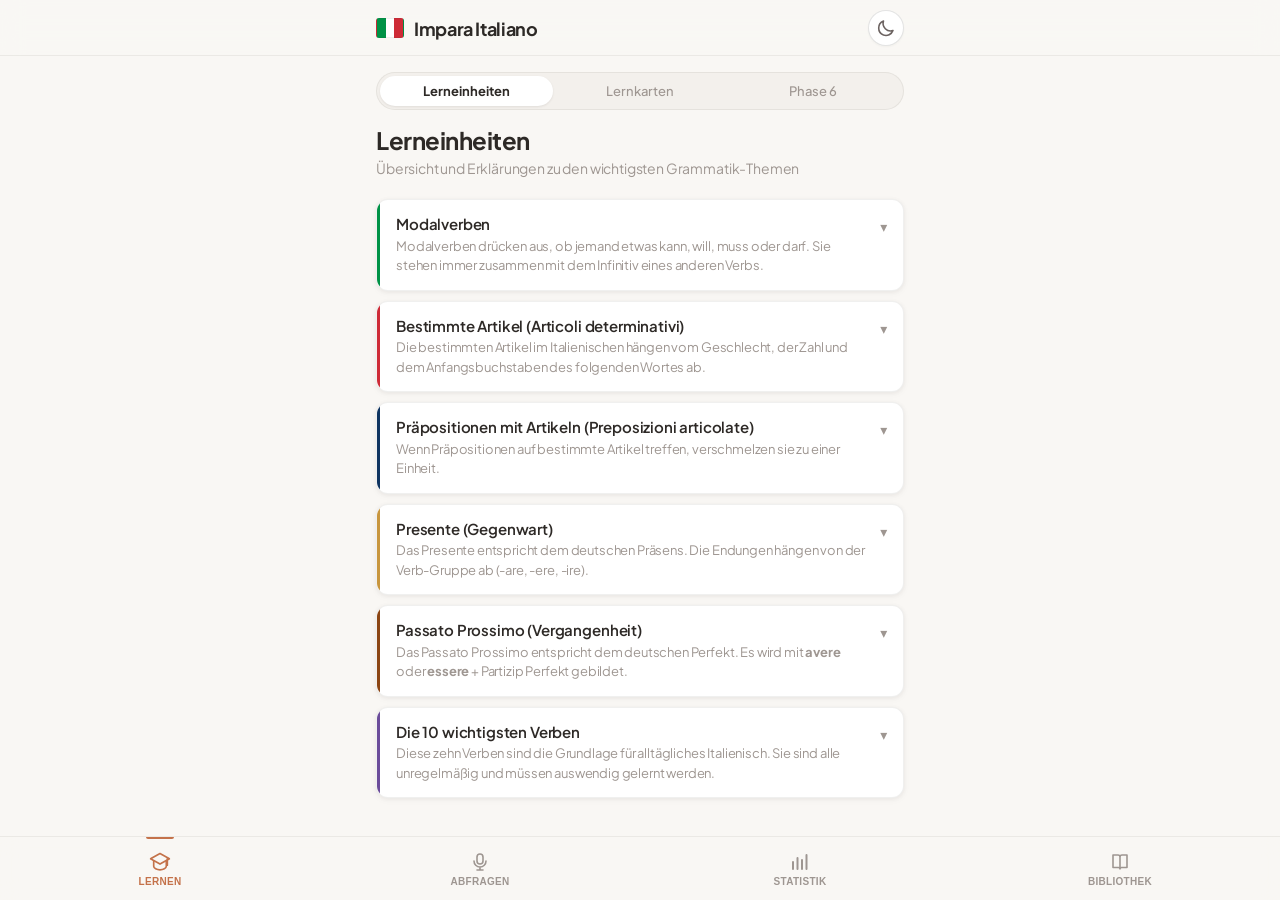
==== index.html @ d446b7dc "Quiz: Runde abbrechen, Tastatureingabe, Präpositions-Lückensätze - Abbrechen-Button (X) in der Quiz-" ====
<!DOCTYPE html>
<html lang="de">
<head>
  <meta charset="UTF-8" />
  <meta name="viewport" content="width=device-width, initial-scale=1.0, maximum-scale=1.0, user-scalable=no, viewport-fit=cover" />
  <meta name="apple-mobile-web-app-capable" content="yes" />
  <meta name="apple-mobile-web-app-status-bar-style" content="black-translucent" />
  <title>Impara Italiano</title>
  <link rel="apple-touch-icon" href="[data-uri]" />
  <link rel="apple-touch-icon" sizes="180x180" href="[data-uri]" />
  <link rel="icon" type="image/png" href="[data-uri]" />
  <meta name="apple-mobile-web-app-title" content="Italiano" />
  <link rel="preconnect" href="https://fonts.googleapis.com" />
  <link rel="preconnect" href="https://fonts.gstatic.com" crossorigin />
  <link href="https://fonts.googleapis.com/css2?family=Plus+Jakarta+Sans:ital,wght@0,300;0,400;0,500;0,600;0,700;0,800;1,400&display=swap" rel="stylesheet" />
  <link rel="stylesheet" href="./style.css?v=20260531" />
  <script>
    (function(){var d=localStorage.getItem('iit_dark');if(d==='1')document.documentElement.classList.add('dark');})();
  </script>
  <script src="https://cdn.jsdelivr.net/npm/tesseract.js@5/dist/tesseract.min.js"></script>
  <script src="https://cdn.jsdelivr.net/npm/chart.js@4.4.0/dist/chart.umd.min.js"></script>
</head>
<body>

  <!-- SVG Icon Sprite -->
  <svg style="display:none" xmlns="http://www.w3.org/2000/svg">
    <symbol id="i-search" viewBox="0 0 20 20"><circle cx="8.5" cy="8.5" r="5.5" fill="none" stroke="currentColor" stroke-width="1.8"/><path d="m13 13 4 4" fill="none" stroke="currentColor" stroke-width="1.8" stroke-linecap="round"/></symbol>
    <symbol id="i-edit" viewBox="0 0 20 20"><path d="M11.5 3.5l5 5L7 18H2v-5z" fill="none" stroke="currentColor" stroke-width="1.8" stroke-linejoin="round"/><path d="M11.5 3.5l5 5" fill="none" stroke="currentColor" stroke-width="1.8"/></symbol>
    <symbol id="i-trash" viewBox="0 0 20 20"><path d="M3 6h14M8 6V4a1 1 0 011-1h2a1 1 0 011 1v2m2 0v10a2 2 0 01-2 2H6a2 2 0 01-2-2V6h12z" fill="none" stroke="currentColor" stroke-width="1.6" stroke-linecap="round" stroke-linejoin="round"/></symbol>
    <symbol id="i-grad" viewBox="0 0 20 20"><path d="M10 2L1 7l9 5 9-5-9-5z" fill="none" stroke="currentColor" stroke-width="1.6" stroke-linejoin="round"/><path d="M4 9v5c0 2 3 3.5 6 3.5s6-1.5 6-3.5V9" fill="none" stroke="currentColor" stroke-width="1.6"/><path d="M17 7v6" fill="none" stroke="currentColor" stroke-width="1.6" stroke-linecap="round"/></symbol>
    <symbol id="i-book" viewBox="0 0 20 20"><path d="M3 3h5a2 2 0 012 2v12a1.5 1.5 0 00-1.5-1.5H3V3zm14 0h-5a2 2 0 00-2 2v12a1.5 1.5 0 011.5-1.5H17V3z" fill="none" stroke="currentColor" stroke-width="1.6" stroke-linejoin="round"/></symbol>
    <symbol id="i-mic" viewBox="0 0 20 20"><rect x="7" y="2" width="6" height="10" rx="3" fill="none" stroke="currentColor" stroke-width="1.6"/><path d="M4 9a6 6 0 0012 0M10 15v3m-3 0h6" fill="none" stroke="currentColor" stroke-width="1.6" stroke-linecap="round"/></symbol>
    <symbol id="i-chart" viewBox="0 0 20 20"><path d="M3 17V10m4.5 7V6M12 17V8m4.5 9V3" fill="none" stroke="currentColor" stroke-width="2" stroke-linecap="round"/></symbol>
    <symbol id="i-plus" viewBox="0 0 20 20"><path d="M10 4v12M4 10h12" fill="none" stroke="currentColor" stroke-width="2" stroke-linecap="round"/></symbol>
    <symbol id="i-cards" viewBox="0 0 20 20"><rect x="3" y="5" width="11" height="13" rx="2" fill="none" stroke="currentColor" stroke-width="1.6"/><path d="M7 5V3a2 2 0 012-2h6a2 2 0 012 2v9a2 2 0 01-2 2h-1" fill="none" stroke="currentColor" stroke-width="1.6"/></symbol>
    <symbol id="i-brain" viewBox="0 0 20 20"><path d="M10 18V10m0-8a4 4 0 00-4 4 3 3 0 00-3 3 3.5 3.5 0 001 6h2m4-13a4 4 0 014 4 3 3 0 013 3 3.5 3.5 0 01-1 6h-2" fill="none" stroke="currentColor" stroke-width="1.6" stroke-linecap="round" stroke-linejoin="round"/></symbol>
    <symbol id="i-list" viewBox="0 0 20 20"><path d="M3 5h14M3 10h14M3 15h10" fill="none" stroke="currentColor" stroke-width="1.8" stroke-linecap="round"/></symbol>
    <symbol id="i-target" viewBox="0 0 20 20"><circle cx="10" cy="10" r="7" fill="none" stroke="currentColor" stroke-width="1.6"/><circle cx="10" cy="10" r="3.5" fill="none" stroke="currentColor" stroke-width="1.6"/><circle cx="10" cy="10" r="1" fill="currentColor"/></symbol>
    <symbol id="i-camera" viewBox="0 0 20 20"><path d="M7 4l-1.5 2H3a1 1 0 00-1 1v9a1 1 0 001 1h14a1 1 0 001-1V7a1 1 0 00-1-1h-2.5L13 4H7z" fill="none" stroke="currentColor" stroke-width="1.6" stroke-linejoin="round"/><circle cx="10" cy="11" r="3" fill="none" stroke="currentColor" stroke-width="1.6"/></symbol>
    <symbol id="i-check" viewBox="0 0 20 20"><path d="M4 10l5 5L16 5" fill="none" stroke="currentColor" stroke-width="2.2" stroke-linecap="round" stroke-linejoin="round"/></symbol>
    <symbol id="i-x" viewBox="0 0 20 20"><path d="M5 5l10 10M15 5L5 15" fill="none" stroke="currentColor" stroke-width="2" stroke-linecap="round"/></symbol>
    <symbol id="i-arrow-left" viewBox="0 0 20 20"><path d="M12 4l-6 6 6 6" fill="none" stroke="currentColor" stroke-width="2" stroke-linecap="round" stroke-linejoin="round"/></symbol>
    <symbol id="i-clock" viewBox="0 0 20 20"><circle cx="10" cy="10" r="7.5" fill="none" stroke="currentColor" stroke-width="1.6"/><path d="M10 6v4.5l3 2" fill="none" stroke="currentColor" stroke-width="1.6" stroke-linecap="round"/></symbol>
    <symbol id="i-flame" viewBox="0 0 20 20"><path d="M10 2c0 3-4 5-4 9a4 4 0 008 0c0-4-4-6-4-9z" fill="none" stroke="currentColor" stroke-width="1.6" stroke-linejoin="round"/></symbol>
    <symbol id="i-download" viewBox="0 0 20 20"><path d="M10 3v10m0 0l-4-4m4 4l4-4M3 15v2h14v-2" fill="none" stroke="currentColor" stroke-width="1.8" stroke-linecap="round" stroke-linejoin="round"/></symbol>
    <symbol id="i-upload" viewBox="0 0 20 20"><path d="M10 13V3m0 0L6 7m4-4l4 4M3 15v2h14v-2" fill="none" stroke="currentColor" stroke-width="1.8" stroke-linecap="round" stroke-linejoin="round"/></symbol>
    <symbol id="i-save" viewBox="0 0 20 20"><path d="M15 17H5a2 2 0 01-2-2V5a2 2 0 012-2h7l5 5v7a2 2 0 01-2 2z" fill="none" stroke="currentColor" stroke-width="1.6" stroke-linejoin="round"/><path d="M13 17v-5H7v5M7 3v3h5" fill="none" stroke="currentColor" stroke-width="1.6"/></symbol>
    <symbol id="i-trophy" viewBox="0 0 20 20"><path d="M6 3h8v5a4 4 0 01-8 0V3z" fill="none" stroke="currentColor" stroke-width="1.6"/><path d="M6 5H4a1 1 0 00-1 1v1a3 3 0 003 3M14 5h2a1 1 0 011 1v1a3 3 0 01-3 3M8 14h4M10 12v2M7 16h6" fill="none" stroke="currentColor" stroke-width="1.6" stroke-linecap="round"/></symbol>
    <symbol id="i-repeat" viewBox="0 0 20 20"><path d="M2 10a8 8 0 0114-5.3M18 10a8 8 0 01-14 5.3" fill="none" stroke="currentColor" stroke-width="1.8" stroke-linecap="round"/><path d="M16 2v4h-4M4 18v-4h4" fill="none" stroke="currentColor" stroke-width="1.8" stroke-linecap="round" stroke-linejoin="round"/></symbol>
    <symbol id="i-moon" viewBox="0 0 20 20"><path d="M17 12.5A7.5 7.5 0 017.5 3a7.5 7.5 0 000 14 7.5 7.5 0 009.5-4.5z" fill="none" stroke="currentColor" stroke-width="1.6" stroke-linecap="round" stroke-linejoin="round"/></symbol>
    <symbol id="i-sun" viewBox="0 0 20 20"><circle cx="10" cy="10" r="3.5" fill="none" stroke="currentColor" stroke-width="1.6"/><path d="M10 2v2M10 16v2M2 10h2M16 10h2M4.2 4.2l1.4 1.4M14.4 14.4l1.4 1.4M4.2 15.8l1.4-1.4M14.4 5.6l1.4-1.4" stroke="currentColor" stroke-width="1.6" stroke-linecap="round"/></symbol>
  </svg>

  <!-- App Header -->
  <header class="app-header">
    <div class="header-inner">
      <div class="header-logo">
        <span class="logo-flag"></span>
        <span class="logo-text">Impara Italiano</span>
      </div>
      <div class="header-actions" id="headerActions">
        <button class="dark-toggle" id="darkToggleBtn" aria-label="Darkmode umschalten" onclick="toggleDarkMode()">
          <svg class="icon dark-toggle-moon" aria-hidden="true"><use href="#i-moon"/></svg>
          <svg class="icon dark-toggle-sun" aria-hidden="true"><use href="#i-sun"/></svg>
        </button>
      </div>
    </div>
  </header>

  <!-- Main Content Area -->
  <main class="app-main" id="appMain">
    <div class="watercolor-bg" aria-hidden="true"></div>

    <!-- ==================== TAB: BIBLIOTHEK ==================== -->
    <section class="tab-panel" id="tab-library" style="display:none">
      <div class="section-header section-header--row">
        <div>
          <h2 class="section-title">Bibliothek</h2>
          <p class="section-subtitle" id="librarySubtitle">Deine Lektionen</p>
        </div>
        <button class="btn btn-primary btn-sm" onclick="switchTab('new')" style="flex-shrink:0">
          <svg class="icon-sm" aria-hidden="true"><use href="#i-plus"/></svg> Neue Lektion
        </button>
      </div>

      <!-- Search & Filter -->
      <div class="library-controls">
        <div class="search-wrap">
          <span class="search-icon"><svg class="icon" aria-hidden="true"><use href="#i-search"/></svg></span>
          <input type="text" class="search-input" id="librarySearch" placeholder="Lektion suchen…" />
        </div>
        <div class="filter-chips" id="libraryCategoryFilter">
          <button class="chip chip--active" data-cat="all">Alle</button>
          <button class="chip" data-cat="vokabeln">Vokabeln</button>
          <button class="chip" data-cat="konjugation">Konjugation</button>
          <button class="chip" data-cat="grammatik">Grammatik</button>
          <button class="chip" data-cat="redewendungen">Redewendungen</button>
        </div>
      </div>

      <!-- Lessons Grid -->
      <div class="lessons-grid" id="lessonsGrid">
        <div class="loading-state" id="libraryLoading">
          <div class="spinner"></div>
          <p>Lektionen werden geladen…</p>
        </div>
      </div>

      <!-- Lesson Detail View (overlay) -->
      <div class="lesson-detail" id="lessonDetail" style="display:none">
        <div class="detail-header">
          <button class="btn btn-ghost btn-icon" id="backToLibraryBtn">← Zurück</button>
          <div class="detail-title-wrap">
            <h3 class="detail-title" id="detailLessonTitle">Lektion</h3>
            <span class="category-badge" id="detailCategoryBadge"></span>
          </div>
          <div class="detail-actions">
            <button class="btn btn-ghost btn-sm" id="editLessonMetaBtn">✏️ Bearbeiten</button>
            <button class="btn btn-danger btn-sm" id="deleteLessonBtn">🗑 Löschen</button>
          </div>
        </div>

        <!-- Edit lesson meta form -->
        <div class="lesson-meta-edit" id="lessonMetaEdit" style="display:none">
          <div class="form-group">
            <label class="form-label">Titel</label>
            <input type="text" class="form-input" id="editLessonTitle" />
          </div>
          <div class="form-group">
            <label class="form-label">Kategorie</label>
            <select class="form-select" id="editLessonCategory">
              <option value="vokabeln">Vokabeln</option>
              <option value="konjugation">Konjugation</option>
              <option value="grammatik">Grammatik</option>
              <option value="redewendungen">Redewendungen</option>
            </select>
          </div>
          <div class="form-group">
            <label class="form-label">Beschreibung</label>
            <textarea class="form-textarea" id="editLessonDescription" rows="2"></textarea>
          </div>
          <div class="form-row-btns">
            <button class="btn btn-primary btn-sm" id="saveLessonMetaBtn">Speichern</button>
            <button class="btn btn-ghost btn-sm" id="cancelLessonMetaBtn">Abbrechen</button>
          </div>
        </div>

        <p class="detail-description" id="detailDescription"></p>

        <div class="detail-stats-row">
          <span class="detail-stat" id="detailCardCount"></span>
          <span class="detail-stat" id="detailLastStudied"></span>
        </div>

        <div class="detail-start">
          <button class="btn btn-primary btn-large" id="startLearningFromDetailBtn">
            Lernen beginnen
          </button>
        </div>

        <!-- Cards List -->
        <div class="cards-list-header">
          <h4 class="cards-list-title">Alle Karten</h4>
          <button class="btn btn-ghost btn-sm" id="addCardToLessonBtn">+ Karte hinzufügen</button>
        </div>

        <!-- Add card form -->
        <div class="add-card-form" id="addCardInlineForm" style="display:none">
          <div class="card-editor-row">
            <div class="form-group">
              <label class="form-label">Vorderseite (DE)</label>
              <input type="text" class="form-input" id="newCardFront" placeholder="Deutsch…" />
            </div>
            <div class="form-group">
              <label class="form-label">Rückseite (IT)</label>
              <input type="text" class="form-input" id="newCardBack" placeholder="Italiano…" />
            </div>
          </div>
          <div class="form-group">
            <label class="form-label">Beispielsatz</label>
            <input type="text" class="form-input" id="newCardExample" placeholder="z.B. Io sono felice." />
          </div>
          <div class="form-group">
            <label class="form-label">Notizen</label>
            <input type="text" class="form-input" id="newCardNotes" placeholder="Zusätzliche Hinweise…" />
          </div>
          <div class="form-row-btns">
            <button class="btn btn-primary btn-sm" id="saveNewCardBtn">Karte speichern</button>
            <button class="btn btn-ghost btn-sm" id="cancelNewCardBtn">Abbrechen</button>
          </div>
        </div>

        <div id="detailCardsList" class="detail-cards-list"></div>
      </div>
    </section>

    <!-- ==================== TAB: LERNEN ==================== -->
    <section class="tab-panel" id="tab-learn">

      <!-- Learn Sub-Navigation -->
      <div class="learn-subnav">
        <button class="learn-subnav-btn learn-subnav-btn--active" id="learnSubnavUnits" data-view="units">
          <span class="subnav-icon">📖</span>
          <span class="subnav-label">Lerneinheiten</span>
        </button>
        <button class="learn-subnav-btn" id="learnSubnavCards" data-view="cards">
          <span class="subnav-icon">🃏</span>
          <span class="subnav-label">Lernkarten</span>
        </button>
        <button class="learn-subnav-btn" id="learnSubnavPhase6" data-view="phase6">
          <span class="subnav-icon">🧠</span>
          <span class="subnav-label">Phase 6</span>
        </button>
      </div>

      <!-- Lesson Picker -->
      <div id="learnLessonPicker" style="display:none">
        <div class="section-header">
          <h2 class="section-title">Lernen</h2>
          <p class="section-subtitle">Wähle eine oder mehrere Lektionen zum Lernen</p>
        </div>

        <!-- Weak cards option -->
        <div class="weak-cards-banner" id="weakCardsBanner" style="display:none">
          <div class="weak-banner-content">
            <span class="weak-banner-icon">🎯</span>
            <div>
              <strong>Schwierige Karten üben</strong>
              <p>Übe die 10 Karten, bei denen du am häufigsten Fehler machst</p>
            </div>
          </div>
          <button class="btn btn-primary btn-sm" id="startWeakCardsBtn">Starten</button>
        </div>
        <div class="learn-direction-toggle">
          <span class="direction-label">Lernrichtung:</span>
          <div class="toggle-wrap">
            <button class="toggle-btn toggle-btn--active" id="dirDE2IT">DE → IT</button>
            <button class="toggle-btn" id="dirIT2DE">IT → DE</button>
          </div>
        </div>
        <div class="lessons-grid learn-select-grid" id="learnLessonsGrid">
          <div class="loading-state" id="learnLoading">
            <div class="spinner"></div>
            <p>Lektionen werden geladen…</p>
          </div>
        </div>

        <!-- Session config bar (appears when lessons selected) -->
        <div class="learn-start-bar" id="learnStartBar" style="display:none">
          <div class="learn-start-bar-top">
            <span class="learn-selected-count" id="learnSelectedCount">0 Lektionen gewählt</span>
            <span class="learn-total-cards" id="learnTotalCards">0 Karten</span>
          </div>
          <div class="learn-count-selector">
            <span class="count-label">Anzahl Fragen:</span>
            <div class="count-options" id="countOptions">
              <button class="count-btn" data-count="10">10</button>
              <button class="count-btn" data-count="15">15</button>
              <button class="count-btn" data-count="20">20</button>
              <button class="count-btn count-btn--active" data-count="all">Alle</button>
            </div>
          </div>
          <button class="btn btn-primary btn-large learn-start-btn" id="startMultiLessonBtn">🎓 Lernen starten</button>
        </div>

      </div>

      <!-- Learning Session -->
      <div id="learnSession" style="display:none">
        <div class="session-header">
          <button class="btn btn-ghost btn-icon" id="exitSessionBtn">✕</button>
          <div class="session-progress-wrap">
            <div class="session-progress-bar">
              <div class="session-progress-fill" id="sessionProgressFill" style="width:0%"></div>
            </div>
            <span class="session-progress-label" id="sessionProgressLabel">0 / 0</span>
          </div>
          <span class="session-round" id="sessionRoundLabel">Runde 1</span>
        </div>

        <div class="session-card-wrap">
          <div class="flip-card" id="flipCard">
            <div class="flip-card-inner" id="flipCardInner">
              <div class="flip-card-front">
                <div class="card-side-label">Frage</div>
                <span class="card-phase-badge" id="cardPhaseFront"></span>
                <div class="card-question" id="cardQuestion"></div>
              </div>
              <div class="flip-card-back">
                <div class="card-side-label">Antwort</div>
                <span class="card-phase-badge" id="cardPhaseBack"></span>
                <div class="card-answer" id="cardAnswer"></div>
                <div class="card-example" id="cardExample"></div>
                <div class="card-notes" id="cardNotes"></div>
              </div>
            </div>
          </div>
        </div>

        <div class="session-scratch-wrap">
          <textarea class="session-scratch" id="sessionScratch" rows="3" placeholder="Notizen (werden nicht gespeichert)"></textarea>
        </div>

        <div class="session-actions">
          <button class="btn btn-reveal" id="showAnswerBtn">Antwort zeigen</button>
          <div class="grade-btns" id="gradeBtns" style="display:none">
            <button class="btn btn-wrong" id="wrongBtn">✗ Falsch</button>
            <button class="btn btn-correct" id="correctBtn">✓ Richtig</button>
          </div>
        </div>
        <!-- Inline card edit -->
        <div class="session-edit-wrap" id="sessionEditWrap">
          <button class="btn btn-ghost btn-sm session-edit-toggle" id="sessionEditToggle">
            <svg class="icon-sm" aria-hidden="true"><use href="#i-edit"/></svg> Karte bearbeiten
          </button>
          <div class="session-edit-form" id="sessionEditForm" style="display:none">
            <div class="card-editor-row" style="margin-bottom:10px">
              <div class="form-group" style="margin-bottom:0">
                <label class="form-label">Vorderseite (DE)</label>
                <input type="text" class="form-input" id="editCardFront" />
              </div>
              <div class="form-group" style="margin-bottom:0">
                <label class="form-label">Rückseite (IT)</label>
                <input type="text" class="form-input" id="editCardBack" />
              </div>
            </div>
            <div class="form-group">
              <label class="form-label">Beispielsatz</label>
              <input type="text" class="form-input" id="editCardExample" />
            </div>
            <div class="form-group">
              <label class="form-label">Notizen</label>
              <input type="text" class="form-input" id="editCardNotes" />
            </div>
            <div class="form-row-btns">
              <button class="btn btn-primary btn-sm" id="saveSessionCardBtn">Speichern</button>
              <button class="btn btn-ghost btn-sm" id="cancelSessionEditBtn">Abbrechen</button>
            </div>
          </div>
        </div>
      </div>

      <!-- Session Summary -->
      <div id="learnSummary" style="display:none">
        <div class="summary-container">
          <div class="summary-icon" id="summaryIcon">🎉</div>
          <h2 class="summary-title">Lektion abgeschlossen!</h2>
          <div class="summary-stats">
            <div class="summary-stat">
              <span class="summary-stat-value" id="summaryCorrect">0</span>
              <span class="summary-stat-label">Beim ersten Versuch richtig</span>
            </div>
            <div class="summary-stat">
              <span class="summary-stat-value" id="summaryTotal">0</span>
              <span class="summary-stat-label">Karten gesamt</span>
            </div>
            <div class="summary-stat">
              <span class="summary-stat-value" id="summaryRounds">0</span>
              <span class="summary-stat-label">Runden</span>
            </div>
            <div class="summary-stat">
              <span class="summary-stat-value" id="summaryTime">0:00</span>
              <span class="summary-stat-label">Zeit</span>
            </div>
          </div>
          <div class="summary-score-wrap">
            <div class="summary-score-circle">
              <svg viewBox="0 0 100 100" class="score-svg">
                <circle cx="50" cy="50" r="42" class="score-bg" />
                <circle cx="50" cy="50" r="42" class="score-arc" id="scoreArc" />
              </svg>
              <span class="score-pct" id="summaryScorePct">0%</span>
            </div>
          </div>
          <div id="summaryAttemptBreakdown" class="summary-attempt-breakdown" style="display:none"></div>
          <div class="summary-actions">
            <button class="btn btn-primary btn-large" id="repeatLessonBtn">Wiederholen</button>
            <button class="btn btn-ghost btn-large" id="backToPickerBtn">← Lektion wählen</button>
          </div>
        </div>
      </div>

      <!-- ==================== PHASE 6 SPACED REPETITION ==================== -->
      <div id="learnPhase6View" style="display:none">
        <div class="section-header">
          <h2 class="section-title">Phase-6-Training</h2>
          <p class="section-subtitle" id="phase6Subtitle">Spaced Repetition für langfristiges Lernen</p>
        </div>

        <!-- Phase-6 Dashboard -->
        <div class="phase6-dashboard" id="phase6Dashboard">
          <div class="phase6-due-banner" id="phase6DueBanner">
            <div class="phase6-due-icon">🧠</div>
            <div class="phase6-due-info">
              <span class="phase6-due-count" id="phase6DueCount">0</span>
              <span class="phase6-due-label">Karten fällig</span>
            </div>
            <button class="btn btn-primary" id="startPhase6Btn">Jetzt lernen</button>
          </div>
          <!-- Count picker (shown after clicking Jetzt lernen) -->
          <div class="phase6-count-picker" id="phase6CountPicker" style="display:none">
            <span class="phase6-picker-label">Wie viele Karten?</span>
            <div class="phase6-picker-row">
              <button class="count-btn" data-p6count="10">10</button>
              <button class="count-btn count-btn--active" data-p6count="20">20</button>
              <button class="btn btn-primary phase6-start-btn" id="startPhase6ConfirmBtn">Starten</button>
            </div>
          </div>

          <!-- Phase distribution bars -->
          <div class="phase6-distribution" id="phase6Distribution">
            <h4 class="phase6-dist-title">Phasenverteilung</h4>
            <div class="phase6-bars" id="phase6Bars"></div>
            <div class="phase6-legend">
              <span class="phase6-legend-item"><span class="phase6-dot phase6-dot--1"></span>Phase 1</span>
              <span class="phase6-legend-item"><span class="phase6-dot phase6-dot--2"></span>Phase 2</span>
              <span class="phase6-legend-item"><span class="phase6-dot phase6-dot--3"></span>Phase 3</span>
              <span class="phase6-legend-item"><span class="phase6-dot phase6-dot--4"></span>Phase 4</span>
              <span class="phase6-legend-item"><span class="phase6-dot phase6-dot--5"></span>Phase 5</span>
              <span class="phase6-legend-item"><span class="phase6-dot phase6-dot--6"></span>Phase 6</span>
            </div>
          </div>

          <!-- Interval info -->
          <div class="phase6-info-card">
            <h4 class="phase6-info-title">So funktioniert Phase 6</h4>
            <div class="phase6-info-steps">
              <div class="phase6-step"><span class="phase6-step-num">1</span><span>Richtig → nächste Phase. Falsch → zurück auf Phase 1.</span></div>
              <div class="phase6-step"><span class="phase6-step-num">2</span><span>Jede Phase hat längere Wiederholungsabstände.</span></div>
              <div class="phase6-step"><span class="phase6-step-num">3</span><span>Phase 6 = Langzeitgedächtnis (90 Tage Abstand).</span></div>
            </div>
            <div class="phase6-intervals">
              <span class="phase6-interval">P1: sofort</span>
              <span class="phase6-interval">P2: 1 Tag</span>
              <span class="phase6-interval">P3: 3 Tage</span>
              <span class="phase6-interval">P4: 10 Tage</span>
              <span class="phase6-interval">P5: 30 Tage</span>
              <span class="phase6-interval">P6: 90 Tage</span>
            </div>
          </div>

          <!-- Empty state when no cards due -->
          <div class="phase6-empty" id="phase6Empty" style="display:none">
            <div class="empty-state">
              <div class="empty-icon">✨</div>
              <p class="empty-title">Alles gelernt!</p>
              <p class="empty-subtitle" id="phase6NextReview">Keine Karten fällig. Nächste Wiederholung bald.</p>
            </div>
          </div>
        </div>
      </div>

      <!-- ==================== LERNEINHEITEN (Grammar Reference) ==================== -->
      <div id="learnUnitsView">
        <div class="section-header">
          <h2 class="section-title">Lerneinheiten</h2>
          <p class="section-subtitle">Übersicht und Erklärungen zu den wichtigsten Grammatik-Themen</p>
        </div>
        <div id="grammarUnitsContainer" class="grammar-units-container"></div>
      </div>

    </section>

    <!-- ==================== TAB: STATISTIK ==================== -->
    <section class="tab-panel" id="tab-stats" style="display:none">
      <div class="section-header">
        <h2 class="section-title">Statistiken</h2>
        <p class="section-subtitle">Dein Lernfortschritt auf einen Blick</p>
      </div>

      <div id="statsContent">
        <div class="loading-state" id="statsLoading">
          <div class="spinner"></div>
          <p>Statistiken werden geladen…</p>
        </div>
      </div>

      <!-- Export / Import Section -->
      <div class="stats-section" style="margin-top:1.5rem">
        <h3 class="stats-section-title">Backup &amp; Geräteübertragung</h3>
        <p style="font-size:0.82rem;color:var(--text-muted);margin-bottom:0.8rem">
          Alle Daten (Lektionen, Karten, Sessions, Phase-6, Quiz-Fortschritt) als eine Datei sichern oder auf ein anderes Gerät übertragen.
        </p>
        <div style="display:flex;flex-direction:column;gap:0.6rem">
          <button class="btn btn-primary btn-sm" id="exportAllBtn" style="text-align:center">
            📤 Alles exportieren
          </button>
          <button class="btn btn-ghost btn-sm" id="importAllBtn" style="text-align:left">
            📥 Backup importieren
          </button>
        </div>
      </div>

      <!-- Import Modal -->
      <div class="confirm-overlay" id="importOverlay" style="display:none">
        <div class="confirm-dialog" style="max-width:480px;width:92vw">
          <h4 class="confirm-title" id="importTitle">Daten importieren</h4>
          <p id="importDesc" style="font-size:0.8rem;color:var(--text-muted);margin-bottom:0.6rem"></p>
          <label class="btn btn-ghost btn-sm" style="display:block;text-align:center;margin-bottom:0.5rem;cursor:pointer">
            📂 Datei auswählen
            <input type="file" id="importFileInput" accept=".json,.txt" style="display:none" />
          </label>
          <textarea id="importInput" rows="5"
            style="width:100%;box-sizing:border-box;font-size:0.78rem;font-family:monospace;
                   background:var(--paper);border:2px solid rgba(0,0,0,0.2);border-radius:var(--radius-md);
                   padding:0.6rem;resize:vertical;outline:none"
            placeholder='Oder JSON hier einfügen…'></textarea>
          <div class="confirm-actions" style="margin-top:0.8rem">
            <button class="btn btn-ghost" id="importCancel">Abbrechen</button>
            <button class="btn btn-primary" id="importOk">Importieren</button>
          </div>
        </div>
      </div>
    </section>

    <!-- ==================== TAB: NEU ==================== -->
    <section class="tab-panel" id="tab-new" style="display:none">

      <!-- Neu Sub-Navigation -->
      <div class="learn-subnav">
        <button class="learn-subnav-btn learn-subnav-btn--active" id="newSubnavManual" data-newview="manual">
          <span class="subnav-icon">✏️</span>
          <span class="subnav-label">Manuell</span>
        </button>
        <button class="learn-subnav-btn" id="newSubnavUpload" data-newview="upload">
          <span class="subnav-icon">📷</span>
          <span class="subnav-label">Screenshot</span>
        </button>
      </div>

      <!-- Manual Lesson Creation -->
      <div id="newManualView">
        <div class="section-header">
          <h2 class="section-title">Neue Lektion</h2>
          <p class="section-subtitle">Erstelle manuell eine neue Lektion mit Karteikarten</p>
        </div>

        <div class="new-lesson-form">
          <div class="form-group">
            <label class="form-label">Titel <span class="required">*</span></label>
            <input type="text" class="form-input" id="newLessonTitle" placeholder="z.B. Haushaltsgeräte" />
          </div>

          <div class="form-group">
            <label class="form-label">Kategorie</label>
            <select class="form-select" id="newLessonCategory">
              <option value="vokabeln">Vokabeln</option>
              <option value="konjugation">Konjugation</option>
              <option value="grammatik">Grammatik</option>
              <option value="redewendungen">Redewendungen</option>
            </select>
          </div>

          <div class="form-group">
            <label class="form-label">Beschreibung</label>
            <textarea class="form-textarea" id="newLessonDescription" rows="2" placeholder="Kurze Beschreibung…"></textarea>
          </div>

          <!-- New lesson cards -->
          <div class="cards-editor">
            <div class="cards-editor-header">
              <h4 class="cards-editor-title">Karteikarten</h4>
              <span class="card-count-badge" id="newLessonCardCount">0 Karten</span>
            </div>
            <div id="newLessonCards" class="builder-cards-list"></div>
            <button class="btn btn-ghost btn-sm add-card-btn" id="newLessonAddCardBtn">
              + Karte hinzufügen
            </button>
          </div>

          <div class="builder-actions">
            <button class="btn btn-primary btn-large" id="saveNewLessonBtn">
              <span>💾 Lektion speichern</span>
            </button>
          </div>
        </div>
      </div>

      <!-- Screenshot Upload -->
      <div id="newUploadView" style="display:none">
        <div class="section-header">
          <h2 class="section-title">Screenshot hochladen</h2>
          <p class="section-subtitle">Lade ein Bild deines Lernmaterials hoch — der Text wird automatisch erkannt</p>
        </div>

        <!-- Drop Zone -->
        <div class="upload-zone" id="uploadZone">
          <input type="file" id="fileInput" accept="image/*" hidden />
          <div class="upload-zone-inner" id="uploadZoneInner">
            <div class="upload-icon">📷</div>
            <p class="upload-text">Bild hier ablegen oder tippen zum Auswählen</p>
            <p class="upload-hint">JPG, PNG, WEBP bis 10 MB</p>
            <button class="btn btn-primary upload-btn" id="uploadBtn">Bild auswählen</button>
          </div>
        </div>

        <!-- Image Preview -->
        <div class="upload-preview" id="uploadPreview" style="display:none">
          <img id="previewImg" class="preview-image" src="" alt="Vorschau" />
          <button class="btn btn-ghost btn-sm" id="removeImageBtn">✕ Bild entfernen</button>
        </div>

        <!-- OCR Progress -->
        <div class="ocr-progress" id="ocrProgress" style="display:none">
          <div class="progress-label" id="ocrProgressLabel">OCR wird durchgeführt…</div>
          <div class="progress-bar-wrap">
            <div class="progress-bar-fill" id="ocrProgressBar" style="width:0%"></div>
          </div>
        </div>

        <!-- OCR Result -->
        <div class="ocr-result" id="ocrResult" style="display:none">
          <div class="form-group">
            <label class="form-label">Erkannter Text <span class="label-hint">(bearbeitbar)</span></label>
            <textarea class="form-textarea" id="ocrText" rows="8" placeholder="Der erkannte Text erscheint hier…"></textarea>
          </div>
          <button class="btn btn-secondary" id="parseTextBtn">
            <span>🔍 Text analysieren & Karten erstellen</span>
          </button>
        </div>

        <!-- Lesson Builder from OCR -->
        <div class="lesson-builder" id="lessonBuilder" style="display:none">
          <div class="builder-header">
            <h3 class="builder-title">Neue Lektion erstellen</h3>
          </div>

          <div class="form-group">
            <label class="form-label">Titel <span class="required">*</span></label>
            <input type="text" class="form-input" id="builderTitle" placeholder="z.B. Verben: essere & avere" />
          </div>

          <div class="form-row">
            <div class="form-group">
              <label class="form-label">Kategorie</label>
              <select class="form-select" id="builderCategory">
                <option value="vokabeln">Vokabeln</option>
                <option value="konjugation">Konjugation</option>
                <option value="grammatik">Grammatik</option>
                <option value="redewendungen">Redewendungen</option>
              </select>
            </div>
          </div>

          <div class="form-group">
            <label class="form-label">Beschreibung</label>
            <textarea class="form-textarea" id="builderDescription" rows="2" placeholder="Kurze Beschreibung der Lektion…"></textarea>
          </div>

          <!-- Cards Preview -->
          <div class="cards-editor">
            <div class="cards-editor-header">
              <h4 class="cards-editor-title">Erkannte Karten</h4>
              <span class="card-count-badge" id="builderCardCount">0 Karten</span>
            </div>
            <div id="builderCards" class="builder-cards-list"></div>
            <button class="btn btn-ghost btn-sm add-card-btn" id="builderAddCardBtn">
              + Karte hinzufügen
            </button>
          </div>

          <div class="builder-actions">
            <button class="btn btn-primary btn-large" id="saveUploadLessonBtn">
              <span>💾 Lektion speichern</span>
            </button>
          </div>
        </div>
      </div>

    </section>

    <!-- ==================== TAB: QUIZ ==================== -->
    <section class="tab-panel" id="tab-quiz" style="display:none">
      <div class="tab-header">
        <h2 class="tab-title">Gioco di Vocabolario</h2>
        <p class="tab-subtitle">Kategorie wählen – 5 zufällige Vokabeln</p>
      </div>
      <div class="tab-content">

        <!-- Start screen -->
        <div id="q-screen-start">
          <p class="q-section-label">Grundwortschatz</p>
          <div id="q-category-grid"></div>
          <p class="q-section-label">Grammatik</p>
          <div id="q-grammar-grid"></div>
          <button class="q-mix-btn" id="q-mix-btn">Mix – alles zusammen</button>
          <div id="q-stats-bar"></div>
        </div>

        <!-- Quiz screen -->
        <div id="q-screen-quiz" style="display:none">
          <div class="q-topbar">
            <button id="q-abort-btn" aria-label="Runde abbrechen">
              <svg class="icon-sm" aria-hidden="true"><use href="#i-x"/></svg>
            </button>
            <div id="q-progress"></div>
            <div id="q-timer">5</div>
          </div>
          <div id="q-dots"></div>
          <div id="q-word"></div>
          <div id="q-mic-status"></div>
          <div class="q-input-row">
            <input id="q-answer" type="text" placeholder="Italiano …"
                   autocomplete="off" autocorrect="off" autocapitalize="off" spellcheck="false" />
            <button id="q-submit-btn" class="btn btn-primary">Prüfen</button>
          </div>
          <div id="q-heard"></div>
          <div id="q-feedback"></div>
        </div>

        <!-- Result screen -->
        <div id="q-screen-result" style="display:none">
          <div id="q-result-box"></div>
          <button class="btn btn-primary" id="q-next-btn" style="width:100%;margin-top:1rem">Ancora</button>
        </div>

      </div>
    </section>

  </main>

  <!-- Joker FAB (above bottom nav) -->
  <button id="q-joker-fab" style="display:none">
    <span id="q-joker-label">+3s</span>
    <div id="q-joker-pips"></div>
  </button>

  <!-- Toast Notifications -->
  <div class="toast-container" id="toastContainer"></div>

  <!-- Confirm Dialog -->
  <div class="confirm-overlay" id="confirmOverlay" style="display:none">
    <div class="confirm-dialog">
      <h4 class="confirm-title" id="confirmTitle">Bestätigung</h4>
      <p class="confirm-message" id="confirmMessage"></p>
      <div class="confirm-actions">
        <button class="btn btn-ghost" id="confirmCancel">Abbrechen</button>
        <button class="btn btn-danger" id="confirmOk">Löschen</button>
      </div>
    </div>
  </div>

  <!-- Bottom Navigation -->
  <nav class="bottom-nav">
    <button class="nav-item nav-item--active" data-tab="learn" onclick="switchTab('learn')">
      <span class="nav-icon"><svg viewBox="0 0 20 20" fill="none" stroke="currentColor" stroke-width="1.6" stroke-linecap="round" stroke-linejoin="round"><path d="M10 2L1 7l9 5 9-5-9-5z"/><path d="M4 9v5c0 2 3 3.5 6 3.5s6-1.5 6-3.5V9"/><path d="M17 7v6"/></svg></span>
      <span class="nav-label">Lernen</span>
    </button>
    <button class="nav-item" data-tab="quiz" onclick="switchTab('quiz')">
      <span class="nav-icon"><svg viewBox="0 0 20 20" fill="none" stroke="currentColor" stroke-width="1.6"><rect x="7" y="2" width="6" height="10" rx="3"/><path d="M4 9a6 6 0 0012 0M10 15v3m-3 0h6" stroke-linecap="round"/></svg></span>
      <span class="nav-label">Abfragen</span>
    </button>
    <button class="nav-item" data-tab="stats" onclick="switchTab('stats')">
      <span class="nav-icon"><svg viewBox="0 0 20 20" fill="none" stroke="currentColor" stroke-width="2" stroke-linecap="round"><path d="M3 17V10m4.5 7V6M12 17V8m4.5 9V3"/></svg></span>
      <span class="nav-label">Statistik</span>
    </button>
    <button class="nav-item" data-tab="library" onclick="switchTab('library')">
      <span class="nav-icon"><svg viewBox="0 0 20 20" fill="none" stroke="currentColor" stroke-width="1.6" stroke-linejoin="round"><path d="M3 3h5a2 2 0 012 2v12a1.5 1.5 0 00-1.5-1.5H3V3zm14 0h-5a2 2 0 00-2 2v12a1.5 1.5 0 011.5-1.5H17V3z"/></svg></span>
      <span class="nav-label">Bibliothek</span>
    </button>
  </nav>

  <script src="./effects.js?v=20260531"></script>
  <script src="./app.js?v=20260531"></script>
  <script>
    if ('serviceWorker' in navigator) {
      navigator.serviceWorker.register('./sw.js');
      navigator.serviceWorker.addEventListener('controllerchange', () => {
        window.location.reload();
      });
    }
  </script>
</body>
</html>
---- style.css ----
/* ============================================================
   IMPARA ITALIANO — Modern Warm Redesign
   Plus Jakarta Sans · Terracotta + Sage · Subtle shadows
   ============================================================ */

/* ---- Variables ---- */
:root {
  --bg: #f9f7f4;
  --surface: #ffffff;
  --surface-dim: #f3f0ec;
  --surface-warm: #f7f3ed;

  --primary: #c4724a;
  --primary-hover: #a85d3a;
  --primary-light: #f6ece6;
  --primary-muted: #d9a98a;

  --success: #4a8c6a;
  --success-light: #e8f4ed;
  --success-hover: #3a7056;

  --error: #c44b3f;
  --error-light: #fceae8;

  --gold: #c49234;
  --gold-light: #faf3e4;

  --info: #5a7fa8;
  --info-light: #eaf0f7;

  --text: #2d2926;
  --text-2: #6b6260;
  --text-3: #9e9691;
  --text-inv: #ffffff;

  --border: rgba(45,41,38,0.07);
  --border-s: rgba(45,41,38,0.13);

  --sh-xs: 0 1px 2px rgba(45,41,38,0.04);
  --sh-sm: 0 1px 3px rgba(45,41,38,0.06),0 1px 2px rgba(45,41,38,0.03);
  --sh-md: 0 4px 14px rgba(45,41,38,0.07);
  --sh-lg: 0 8px 28px rgba(45,41,38,0.10);
  --sh-card: 0 1px 4px rgba(45,41,38,0.06),0 2px 8px rgba(45,41,38,0.03);

  --cat-vok: #c49234; --cat-vok-bg: #faf3e4;
  --cat-konj: #4a8c6a; --cat-konj-bg: #e8f4ed;
  --cat-gram: #c44b3f; --cat-gram-bg: #fceae8;
  --cat-rede: #5a7fa8; --cat-rede-bg: #eaf0f7;

  --p1: #c44b3f; --p2: #d4783e; --p3: #c49234;
  --p4: #7aaa5a; --p5: #4a8c6a; --p6: #3a5a7a;

  --r-xs: 6px; --r-sm: 8px; --r-md: 12px;
  --r-lg: 16px; --r-xl: 20px; --r-pill: 999px;

  --header-h: 56px;
  --nav-h: 64px;
  --max-w: 560px;

  --ease: cubic-bezier(0.16,1,0.3,1);
  --t-fast: 0.15s var(--ease);
  --t: 0.25s var(--ease);
  --t-slow: 0.4s var(--ease);

  /* Legacy compat vars used by app.js inline styles */
  --paper: var(--bg);
  --paper-dark: var(--surface-dim);
  --coffee: var(--text);
  --coffee-light: var(--text-2);
  --mint: var(--success-light);
  --mint-dark: var(--success);
  --hellblau: var(--info-light);
  --rosa: var(--error-light);
  --hellgelb: var(--gold-light);
  --apricot: var(--primary-light);
  --red: var(--error);
  --red-muted: var(--error);
  --green: var(--success);
  --green-light: var(--success-light);
  --red-light: var(--error-light);
  --outline: var(--border-s);
  --text-primary: var(--text);
  --text-secondary: var(--text-2);
  --text-muted: var(--text-3);
  --black: var(--text);
  --white: var(--surface);
  --radius-sm: var(--r-sm);
  --radius-md: var(--r-md);
  --radius-lg: var(--r-lg);
  --radius-xl: var(--r-xl);
  --radius-pill: var(--r-pill);
  --transition: var(--t);
  --transition-slow: var(--t-slow);
  --shadow-sm: var(--sh-sm);
  --shadow-md: var(--sh-md);
  --shadow-lg: var(--sh-lg);
  --border-light: var(--border);
}

*,*::before,*::after { box-sizing: border-box; margin: 0; padding: 0; }

html {
  font-size: 16px; -webkit-text-size-adjust: 100%;
  scroll-behavior: smooth; overflow-x: hidden;
}

body {
  font-family: 'Plus Jakarta Sans',system-ui,-apple-system,sans-serif;
  background: var(--bg); color: var(--text);
  min-height: 100dvh; overflow-x: hidden;
  -webkit-font-smoothing: antialiased;
  line-height: 1.5; letter-spacing: -0.01em;
}

::selection { background: var(--primary-light); color: var(--text); }
::-webkit-scrollbar { width: 5px; }
::-webkit-scrollbar-track { background: transparent; }
::-webkit-scrollbar-thumb { background: var(--surface-dim); border-radius: 3px; }

/* ---- Icon base ---- */
.icon { width: 20px; height: 20px; display: inline-block; vertical-align: middle; flex-shrink: 0; }
.icon-sm { width: 16px; height: 16px; }
.icon-lg { width: 24px; height: 24px; }

/* ---- Watercolor bg (hidden in modern) ---- */
.watercolor-bg { display: none; }

/* ---- App Header ---- */
.app-header {
  position: fixed; top: 0; left: 0; right: 0;
  height: calc(var(--header-h) + env(safe-area-inset-top));
  padding-top: env(safe-area-inset-top);
  background: var(--bg);
  z-index: 100; border-bottom: 1px solid var(--border);
  backdrop-filter: blur(12px); -webkit-backdrop-filter: blur(12px);
  background: rgba(249,247,244,0.88);
}
.header-inner {
  max-width: var(--max-w); margin: 0 auto; height: var(--header-h);
  display: flex; align-items: center; justify-content: space-between; padding: 0 16px;
}
.header-logo { display: flex; align-items: center; gap: 10px; }
.logo-flag { font-size: 0; width: 28px; height: 20px; border-radius: 3px; overflow: hidden;
  background: linear-gradient(90deg, #009246 33.3%, #fff 33.3%, #fff 66.6%, #CE2B37 66.6%);
  flex-shrink: 0; border: 1px solid var(--border); }
.logo-text {
  font-size: 18px; font-weight: 700; color: var(--text);
  letter-spacing: -0.02em;
}
.header-actions { display: flex; gap: 8px; align-items: center; }

/* ---- Main ---- */
.app-main {
  max-width: var(--max-w); margin: 0 auto;
  padding: calc(var(--header-h) + env(safe-area-inset-top) + 16px) 16px calc(var(--nav-h) + 16px);
  min-height: 100dvh; position: relative; z-index: 1;
}
.app-main::before { display: none; }

/* ---- Tab panels ---- */
.tab-panel { animation: fadeIn 0.3s var(--ease); position: relative; }
@keyframes fadeIn { from { opacity: 0; transform: translateY(4px); } to { opacity: 1; transform: translateY(0); } }
.tab-panel::before { display: none; }

/* ---- Section headers ---- */
.section-header { margin-bottom: 20px; }
.section-header--row { display: flex; align-items: flex-start; justify-content: space-between; }
.section-title {
  font-size: 24px; font-weight: 700; color: var(--text);
  line-height: 1.2; letter-spacing: -0.02em;
}
.section-subtitle { font-size: 14px; color: var(--text-3); margin-top: 4px; }

/* ============================================================
   BUTTONS
   ============================================================ */
.btn {
  display: inline-flex; align-items: center; justify-content: center; gap: 6px;
  border: 1px solid var(--border-s); cursor: pointer;
  font-family: inherit; font-weight: 600; font-size: 14px;
  border-radius: var(--r-pill); padding: 10px 18px;
  transition: all var(--t); text-decoration: none; white-space: nowrap;
  -webkit-tap-highlight-color: transparent; position: relative;
  background: var(--surface); color: var(--text);
}
.btn:active { transform: scale(0.97); }
.btn-primary {
  background: var(--primary); color: var(--text-inv);
  border-color: transparent; box-shadow: var(--sh-sm);
}
.btn-primary:hover { background: var(--primary-hover); box-shadow: var(--sh-md); transform: translateY(-1px); }
.btn-primary:active { box-shadow: var(--sh-xs); transform: translateY(0) scale(0.98); }
.btn-secondary {
  background: var(--surface); color: var(--text); border-color: var(--border-s);
}
.btn-secondary:hover { background: var(--surface-dim); }
.btn-ghost {
  background: transparent; color: var(--text-2);
  border: 1px solid transparent; padding: 8px 14px;
}
.btn-ghost:hover { background: var(--surface-dim); color: var(--text); }
.btn-danger { background: var(--error); color: var(--text-inv); border-color: transparent; }
.btn-danger:hover { background: #a83a30; }
.btn-large {
  padding: 14px 28px; font-size: 15px; width: 100%; font-weight: 700;
  border-radius: var(--r-pill);
}
.btn-sm { padding: 7px 14px; font-size: 13px; }
.btn-sm:hover { box-shadow: var(--sh-sm); }
.btn-icon { padding: 8px 10px; font-size: 16px; border: none; box-shadow: none; }
.btn-reveal {
  background: var(--text); color: var(--text-inv);
  font-size: 15px; padding: 16px 32px; border-radius: var(--r-pill);
  width: 100%; border: none; box-shadow: var(--sh-md); font-weight: 700;
}
.btn-reveal:hover { box-shadow: var(--sh-lg); transform: translateY(-1px); }
.btn-correct {
  background: var(--success); color: var(--text-inv);
  font-size: 15px; padding: 16px 24px; border-radius: var(--r-pill);
  flex: 1; border: none; box-shadow: var(--sh-sm); font-weight: 700;
}
.btn-correct:hover { background: var(--success-hover); box-shadow: var(--sh-md); }
.btn-wrong {
  background: var(--error); color: var(--text-inv);
  font-size: 15px; padding: 16px 24px; border-radius: var(--r-pill);
  flex: 1; border: none; box-shadow: var(--sh-sm); font-weight: 700;
}
.btn-wrong:hover { background: #a83a30; }

/* ============================================================
   FORMS
   ============================================================ */
.form-group { margin-bottom: 14px; }
.form-row { display: grid; grid-template-columns: 1fr 1fr; gap: 12px; }
.form-row-btns { display: flex; gap: 8px; margin-top: 8px; }
.form-label {
  display: block; font-size: 12px; font-weight: 600; color: var(--text-2);
  margin-bottom: 6px; text-transform: uppercase; letter-spacing: 0.5px;
}
.label-hint { font-weight: 400; text-transform: none; letter-spacing: 0; color: var(--text-3); }
.required { color: var(--error); }

.form-input,.form-textarea,.form-select {
  width: 100%; padding: 11px 14px; font-family: inherit; font-size: 15px;
  color: var(--text); background: var(--surface);
  border: 1px solid var(--border-s); border-radius: var(--r-sm);
  transition: border-color var(--t),box-shadow var(--t);
  appearance: none; -webkit-appearance: none;
}
.form-input:focus,.form-textarea:focus,.form-select:focus {
  outline: none; border-color: var(--primary);
  box-shadow: 0 0 0 3px rgba(196,114,74,0.12);
}
.form-select {
  background-image: url("data:image/svg+xml,%3Csvg xmlns='http://www.w3.org/2000/svg' width='16' height='16' viewBox='0 0 24 24' fill='none' stroke='%236b6260' stroke-width='2'%3E%3Cpath d='M6 9l6 6 6-6'/%3E%3C/svg%3E");
  background-repeat: no-repeat; background-position: right 12px center; padding-right: 36px; cursor: pointer;
}
.form-textarea { resize: vertical; min-height: 80px; }

/* ============================================================
   LIBRARY
   ============================================================ */
.library-controls { margin-bottom: 16px; display: flex; flex-direction: column; gap: 10px; }
.search-wrap { position: relative; }
.search-icon {
  position: absolute; left: 14px; top: 50%; transform: translateY(-50%);
  color: var(--text-3); display: flex; align-items: center;
}
.search-input {
  width: 100%; padding: 11px 14px 11px 40px; font-family: inherit; font-size: 15px;
  color: var(--text); background: var(--surface);
  border: 1px solid var(--border-s); border-radius: var(--r-pill);
  transition: border-color var(--t),box-shadow var(--t);
}
.search-input:focus { outline: none; border-color: var(--primary); box-shadow: 0 0 0 3px rgba(196,114,74,0.1); }

.filter-chips { display: flex; gap: 6px; overflow-x: auto; padding-bottom: 4px; scrollbar-width: none; }
.filter-chips::-webkit-scrollbar { display: none; }
.chip {
  flex-shrink: 0; padding: 7px 14px; border-radius: var(--r-pill);
  border: 1px solid var(--border-s); background: var(--surface);
  font-family: inherit; font-size: 13px; font-weight: 600;
  color: var(--text-2); cursor: pointer; transition: all var(--t);
}
.chip:hover { background: var(--surface-dim); }
.chip--active { background: var(--primary); color: var(--text-inv); border-color: transparent; }

/* ---- Lesson cards ---- */
.lessons-grid { display: grid; grid-template-columns: 1fr; gap: 10px; }
.lesson-card {
  background: var(--surface); border-radius: var(--r-md);
  border: 1px solid var(--border); padding: 14px 16px;
  cursor: pointer; transition: all var(--t);
  box-shadow: var(--sh-card); position: relative; overflow: hidden;
}
.lesson-card::before {
  content: ''; position: absolute; left: 0; top: 0; bottom: 0; width: 3px;
}
.lesson-card[data-cat="vokabeln"]::before { background: var(--cat-vok); }
.lesson-card[data-cat="konjugation"]::before { background: var(--cat-konj); }
.lesson-card[data-cat="grammatik"]::before { background: var(--cat-gram); }
.lesson-card[data-cat="redewendungen"]::before { background: var(--cat-rede); }
.lesson-card:hover { box-shadow: var(--sh-md); transform: translateY(-1px); }
.lesson-card:active { box-shadow: var(--sh-xs); transform: translateY(0); }

.lesson-card-header { display: flex; align-items: flex-start; gap: 10px; margin-bottom: 4px; flex-wrap: wrap; }
.lesson-card-title {
  font-size: 15px; font-weight: 600; color: var(--text); line-height: 1.3; flex: 1; min-width: 0;
}
.category-badge {
  flex-shrink: 0; font-size: 10px; font-weight: 700; padding: 2px 8px;
  border-radius: var(--r-pill); text-transform: uppercase; letter-spacing: 0.3px;
  white-space: nowrap;
}
.badge--vokabeln { background: var(--cat-vok-bg); color: var(--cat-vok); }
.badge--konjugation { background: var(--cat-konj-bg); color: var(--cat-konj); }
.badge--grammatik { background: var(--cat-gram-bg); color: var(--cat-gram); }
.badge--redewendungen { background: var(--cat-rede-bg); color: var(--cat-rede); }

.lesson-card-meta {
  display: flex; gap: 10px; font-size: 12px; font-weight: 500; color: var(--text-3);
  margin-top: 6px; flex-wrap: wrap;
}
.lesson-card-meta span { display: flex; align-items: center; gap: 4px; }
.success-dot { width: 6px; height: 6px; border-radius: 50%; background: var(--success); }

/* ---- Loading & empty ---- */
.loading-state {
  display: flex; flex-direction: column; align-items: center; gap: 12px;
  padding: 40px 20px; color: var(--text-3); font-size: 14px; grid-column: 1/-1;
}
.spinner {
  width: 28px; height: 28px; border: 2.5px solid var(--surface-dim);
  border-top-color: var(--primary); border-radius: 50%; animation: spin 0.7s linear infinite;
}
@keyframes spin { to { transform: rotate(360deg); } }

.empty-state {
  display: flex; flex-direction: column; align-items: center; gap: 10px;
  padding: 48px 24px; text-align: center; grid-column: 1/-1;
}
.empty-icon { font-size: 40px; opacity: 0.3; color: var(--text-3); }
.empty-title { font-size: 16px; font-weight: 600; color: var(--text); }
.empty-subtitle { font-size: 14px; color: var(--text-3); max-width: 260px; }

/* ---- Lesson detail ---- */
.lesson-detail { animation: fadeIn 0.2s ease; }
.detail-header { display: flex; align-items: center; gap: 10px; margin-bottom: 16px; flex-wrap: wrap; }
.detail-title-wrap { flex: 1; display: flex; align-items: center; gap: 8px; flex-wrap: wrap; }
.detail-title { font-size: 20px; font-weight: 700; color: var(--text); letter-spacing: -0.02em; }
.detail-actions { display: flex; gap: 6px; flex-shrink: 0; }
.detail-description { font-size: 14px; color: var(--text-2); margin-bottom: 12px; line-height: 1.5; }
.detail-stats-row { display: flex; gap: 16px; margin-bottom: 16px; }
.detail-stat { font-size: 13px; font-weight: 600; color: var(--text-3); }
.detail-start { margin-bottom: 24px; }
.cards-list-header { display: flex; align-items: center; justify-content: space-between; margin-bottom: 12px; }
.cards-list-title { font-size: 14px; font-weight: 600; color: var(--text); }
.detail-cards-list { display: flex; flex-direction: column; gap: 8px; }

.detail-card-item {
  background: var(--surface); border: 1px solid var(--border);
  border-radius: var(--r-sm); padding: 14px; box-shadow: var(--sh-xs);
}
.detail-card-front { font-weight: 600; font-size: 15px; color: var(--text); margin-bottom: 3px; }
.detail-card-back { font-size: 14px; color: var(--text-2); margin-bottom: 3px; }
.detail-card-example { font-size: 13px; color: var(--text-3); font-style: italic; }
.detail-card-actions { display: flex; gap: 6px; margin-top: 10px; }
.detail-card-edit-form { margin-top: 12px; padding-top: 12px; border-top: 1px solid var(--border); }
.card-edit-row { display: grid; grid-template-columns: 1fr 1fr; gap: 10px; }

.lesson-meta-edit {
  background: var(--surface-dim); border-radius: var(--r-sm);
  padding: 16px; margin-bottom: 16px; border: 1px solid var(--border);
}
.add-card-form {
  background: var(--surface-warm); border-radius: var(--r-sm);
  padding: 16px; margin-bottom: 16px; border: 1px dashed var(--border-s);
}
.card-editor-row { display: grid; grid-template-columns: 1fr 1fr; gap: 10px; }

/* ============================================================
   LEARNING SESSION
   ============================================================ */
.session-header {
  display: flex; align-items: center; gap: 12px;
  margin-bottom: 20px; padding-bottom: 16px; border-bottom: 1px solid var(--border);
}
.session-progress-wrap { flex: 1; display: flex; flex-direction: column; gap: 4px; }
.session-progress-bar {
  height: 6px; background: var(--surface-dim);
  border-radius: 99px; overflow: hidden;
}
.session-progress-fill {
  height: 100%; background: linear-gradient(90deg,var(--primary),var(--success));
  border-radius: 99px; transition: width 0.4s ease;
}
.session-progress-label { font-size: 12px; color: var(--text-3); font-weight: 600; }
.session-round { font-size: 13px; font-weight: 600; color: var(--text-2); white-space: nowrap; }

.session-card-wrap { perspective: 1200px; margin-bottom: 24px; }

/* ---- Flip card ---- */
.flip-card { width: 100%; min-height: 260px; cursor: pointer; }
.flip-card-inner {
  position: relative; width: 100%; min-height: 260px;
  transform-style: preserve-3d; transition: transform 0.5s cubic-bezier(0.4,0,0.2,1);
}
.flip-card-inner.flipped { transform: rotateY(180deg); }

.flip-card-front,.flip-card-back {
  position: absolute; inset: 0; backface-visibility: hidden; -webkit-backface-visibility: hidden;
  border-radius: var(--r-xl); padding: 28px 24px;
  display: flex; flex-direction: column; justify-content: center; align-items: center;
  text-align: center; min-height: 260px;
  border: 1px solid var(--border); box-shadow: var(--sh-md);
}
.flip-card-front { background: var(--surface); }
.flip-card-back {
  background: linear-gradient(135deg,var(--success-light),#f0f7f3);
  transform: rotateY(180deg);
}
.card-side-label {
  font-size: 11px; font-weight: 600; text-transform: uppercase;
  letter-spacing: 1.5px; margin-bottom: 16px; color: var(--text-3);
}
.card-phase-badge {
  position: absolute; top: 12px; right: 14px;
  font-size: 11px; font-weight: 700; padding: 2px 8px; border-radius: 6px;
  color: #fff; opacity: 0.9; letter-spacing: 0.3px;
}
.card-phase-badge--1 { background: var(--p1); }
.card-phase-badge--2 { background: var(--p2); }
.card-phase-badge--3 { background: var(--p3); }
.card-phase-badge--4 { background: var(--p4); }
.card-phase-badge--5 { background: var(--p5); }
.card-phase-badge--6 { background: var(--p6); }

.card-question,.card-answer {
  font-size: 26px; font-weight: 700; color: var(--text); line-height: 1.2; letter-spacing: -0.02em;
}
.card-answer { margin-bottom: 12px; }
.card-example { font-size: 14px; color: var(--text-2); font-style: italic; line-height: 1.5; margin-bottom: 6px; }
.card-notes { font-size: 13px; color: var(--text-3); line-height: 1.4; }

/* Scratch pad */
.session-scratch-wrap { margin: 0 0 12px; }
.session-scratch {
  width: 100%; box-sizing: border-box; border: 1px solid var(--border-s);
  border-radius: var(--r-sm); padding: 10px 14px; font-family: inherit;
  font-size: 15px; line-height: 1.6; color: var(--text); background: var(--surface);
  resize: none; transition: border-color 0.2s,box-shadow 0.2s;
}
.session-scratch:focus { outline: none; border-color: var(--primary); box-shadow: 0 0 0 3px rgba(196,114,74,0.1); }
.session-scratch::placeholder { color: var(--text-3); font-style: italic; }
.session-actions { display: flex; flex-direction: column; gap: 12px; padding-bottom: 40px; }
.grade-btns { display: flex; gap: 12px; }

/* ---- Direction toggle ---- */
.learn-direction-toggle { display: flex; align-items: center; gap: 12px; margin-bottom: 16px; }
.direction-label { font-size: 14px; font-weight: 600; color: var(--text-2); }
.toggle-wrap {
  display: flex; background: var(--surface-dim); border: 1px solid var(--border);
  border-radius: var(--r-pill); overflow: hidden; padding: 2px;
}
.toggle-btn {
  padding: 7px 14px; font-family: inherit; font-size: 13px; font-weight: 600;
  color: var(--text-3); background: none; border: none; cursor: pointer;
  border-radius: var(--r-pill); transition: all var(--t);
}
.toggle-btn--active { background: var(--surface); color: var(--text); box-shadow: var(--sh-sm); }

/* ---- Weak cards banner ---- */
.weak-cards-banner {
  background: var(--surface); border: 1px solid var(--border);
  border-radius: var(--r-md); padding: 16px; margin-top: 16px;
  display: flex; align-items: center; gap: 12px; box-shadow: var(--sh-card);
}
.weak-banner-content { flex: 1; display: flex; gap: 12px; align-items: flex-start; }
.weak-banner-icon {
  font-size: 0; width: 36px; height: 36px; border-radius: var(--r-sm);
  background: var(--primary-light); display: flex; align-items: center; justify-content: center;
  flex-shrink: 0;
}
.weak-banner-icon::after {
  content: ''; width: 18px; height: 18px; border-radius: 50%;
  border: 2px solid var(--primary); border-top-color: transparent;
}
.weak-banner-content strong { font-size: 14px; font-weight: 600; display: block; margin-bottom: 2px; color: var(--text); }
.weak-banner-content p { font-size: 12px; color: var(--text-3); }

/* ============================================================
   SESSION SUMMARY
   ============================================================ */
.summary-container {
  display: flex; flex-direction: column; align-items: center;
  padding: 24px 0; gap: 20px; text-align: center;
}
.summary-icon {
  width: 64px; height: 64px; border-radius: 50%; display: flex;
  align-items: center; justify-content: center; font-size: 0;
  background: var(--success-light);
}
.summary-icon::after {
  content: ''; width: 28px; height: 28px;
  background: url("data:image/svg+xml,%3Csvg xmlns='http://www.w3.org/2000/svg' viewBox='0 0 24 24' fill='none' stroke='%234a8c6a' stroke-width='2.5' stroke-linecap='round'%3E%3Cpath d='M20 6L9 17l-5-5'/%3E%3C/svg%3E") center/contain no-repeat;
}
.summary-title { font-size: 24px; font-weight: 700; color: var(--text); letter-spacing: -0.02em; }
.summary-stats { display: grid; grid-template-columns: 1fr 1fr; gap: 10px; width: 100%; }
.summary-stat {
  background: var(--surface); border: 1px solid var(--border);
  border-radius: var(--r-md); padding: 16px;
  display: flex; flex-direction: column; align-items: center; gap: 4px;
  box-shadow: var(--sh-xs);
}
.summary-stat-value { font-size: 26px; font-weight: 700; color: var(--text); }
.summary-stat-label { font-size: 11px; color: var(--text-3); font-weight: 600; text-align: center; }
.summary-score-wrap { position: relative; width: 130px; height: 130px; }
.score-svg { width: 100%; height: 100%; transform: rotate(-90deg); }
.score-bg { fill: none; stroke: var(--surface-dim); stroke-width: 8; }
.score-arc {
  fill: none; stroke: var(--success); stroke-width: 8; stroke-linecap: round;
  stroke-dasharray: 264; stroke-dashoffset: 264;
  transition: stroke-dashoffset 1s cubic-bezier(0.4,0,0.2,1);
}
.score-pct {
  position: absolute; inset: 0; display: flex; align-items: center;
  justify-content: center; font-size: 26px; font-weight: 700; color: var(--text);
}
.summary-attempt-breakdown {
  margin: 18px 0 8px; padding: 14px; background: var(--surface-dim);
  border-radius: var(--r-md); border: 1px solid var(--border); width: 100%;
}
.attempt-row {
  display: flex; align-items: center; gap: 10px; padding: 6px 0;
  font-weight: 600; font-size: 14px; color: var(--text);
}
.attempt-row+.attempt-row { border-top: 1px solid var(--border); }
.attempt-icon {
  display: inline-flex; align-items: center; justify-content: center;
  width: 26px; height: 26px; border-radius: 50%; font-size: 13px; font-weight: 700; flex-shrink: 0;
}
.attempt-first .attempt-icon { background: var(--success-light); color: var(--success); }
.attempt-second .attempt-icon { background: var(--gold-light); color: var(--gold); }
.attempt-multi .attempt-icon { background: var(--error-light); color: var(--error); }
.attempt-label { line-height: 1.3; }
.summary-actions { display: flex; flex-direction: column; gap: 10px; width: 100%; }

/* ============================================================
   LEARN SUB-NAV & START BAR
   ============================================================ */
.learn-subnav {
  display: flex; gap: 0; margin: 0 0 16px; background: var(--surface-dim);
  border: 1px solid var(--border); border-radius: var(--r-pill); padding: 3px;
}
.learn-subnav-btn {
  flex: 1; background: none; border: none; border-radius: var(--r-pill);
  padding: 8px 8px 6px; font-family: inherit; font-size: 13px; font-weight: 500;
  color: var(--text-3); cursor: pointer; transition: all 0.18s ease;
  text-align: center; display: flex; flex-direction: column; align-items: center; gap: 2px;
}
.subnav-icon { font-size: 0; display: none; }
.subnav-label { font-size: 13px; line-height: 1.2; font-weight: inherit; }
.learn-subnav-btn--active {
  background: var(--surface); color: var(--text); font-weight: 700; box-shadow: var(--sh-sm);
}

/* Multi-select */
.learn-select-grid { margin-bottom: 12px; }
.lesson-card--selectable {
  display: flex; align-items: stretch; gap: 0; cursor: pointer;
  padding: 0; border: 1px solid var(--border);
}
.lesson-card--selectable::before { display: none; }
.lesson-card--selectable:hover { box-shadow: var(--sh-md); transform: translateY(-1px); }
.lesson-card--selected {
  border-color: var(--primary) !important;
  background: var(--primary-light);
}
.lesson-select-check {
  display: flex; align-items: center; justify-content: center;
  width: 36px; min-width: 36px; border-right: 1px solid var(--border);
  background: var(--surface-dim); border-radius: var(--r-md) 0 0 var(--r-md);
  transition: background 0.18s ease;
}
.lesson-card--selected .lesson-select-check { background: var(--primary); }
.check-icon { font-size: 14px; font-weight: 700; color: var(--text-2); line-height: 1; }
.lesson-card--selected .check-icon { color: var(--text-inv); }
.lesson-card-body { flex: 1; padding: 12px 14px; min-width: 0; }

.learn-start-bar {
  background: var(--surface); border: 1px solid var(--border);
  border-radius: var(--r-md); padding: 16px; margin-top: 4px;
  margin-bottom: 16px; box-shadow: var(--sh-card);
}
.learn-start-bar-top { display: flex; justify-content: space-between; align-items: center; margin-bottom: 12px; }
.learn-selected-count { font-weight: 600; font-size: 14px; color: var(--text); }
.learn-total-cards { font-size: 13px; color: var(--text-3); }
.learn-count-selector { display: flex; align-items: center; gap: 10px; margin-bottom: 14px; flex-wrap: wrap; }
.count-label { font-size: 13px; color: var(--text-3); white-space: nowrap; }
.count-options { display: flex; gap: 6px; flex-wrap: wrap; }
.count-btn {
  background: var(--surface); border: 1px solid var(--border-s);
  border-radius: var(--r-pill); padding: 6px 14px; font-size: 14px;
  font-weight: 600; font-family: inherit; color: var(--text); cursor: pointer;
  transition: all 0.15s ease; min-width: 44px; text-align: center;
}
.count-btn:hover:not(:disabled) { background: var(--surface-dim); }
.count-btn--active { background: var(--primary-light); color: var(--primary); border-color: var(--primary); }
.count-btn:disabled { opacity: 0.35; cursor: not-allowed; }
.learn-start-btn { width: 100%; }

/* ============================================================
   PHASE 6
   ============================================================ */
.phase6-due-banner {
  display: flex; align-items: center; gap: 16px;
  background: var(--surface); border: 1px solid var(--border);
  border-radius: var(--r-md); padding: 20px; box-shadow: var(--sh-card); margin-bottom: 20px;
}
.phase6-due-icon {
  font-size: 0; width: 44px; height: 44px; border-radius: var(--r-md);
  background: var(--info-light); display: flex; align-items: center; justify-content: center;
  flex-shrink: 0;
}
.phase6-due-icon::after {
  content: ''; width: 22px; height: 22px;
  background: url("data:image/svg+xml,%3Csvg xmlns='http://www.w3.org/2000/svg' viewBox='0 0 24 24' fill='none' stroke='%235a7fa8' stroke-width='2' stroke-linecap='round'%3E%3Cpath d='M12 2a7 7 0 017 7c0 3-1.5 5.5-3 7.5S13 20 12 22c-1-2-2.5-3.5-4-5.5S5 12 5 9a7 7 0 017-7z'/%3E%3Ccircle cx='12' cy='9' r='2.5'/%3E%3C/svg%3E") center/contain no-repeat;
}
.phase6-due-info { flex: 1; display: flex; flex-direction: column; gap: 2px; }
.phase6-due-count { font-size: 28px; font-weight: 700; color: var(--text); line-height: 1.1; }
.phase6-due-label { font-size: 14px; color: var(--text-3); font-weight: 500; }

.phase6-distribution {
  background: var(--surface); border: 1px solid var(--border);
  border-radius: var(--r-md); padding: 20px; box-shadow: var(--sh-card); margin-bottom: 20px;
}
.phase6-dist-title { font-size: 15px; font-weight: 700; color: var(--text); margin: 0 0 16px; }
.phase6-bar-row { display: flex; align-items: center; gap: 10px; margin-bottom: 6px; }
.phase6-bar-label { font-size: 12px; font-weight: 700; color: var(--text-3); min-width: 24px; text-align: right; }
.phase6-bar-track { flex: 1; height: 14px; background: var(--surface-dim); border-radius: 7px; overflow: hidden; }
.phase6-bar-fill { height: 100%; border-radius: 7px; transition: width 0.5s var(--ease); min-width: 4px; }
.phase6-bar--1 { background: var(--p1); } .phase6-bar--2 { background: var(--p2); }
.phase6-bar--3 { background: var(--p3); } .phase6-bar--4 { background: var(--p4); }
.phase6-bar--5 { background: var(--p5); } .phase6-bar--6 { background: var(--p6); }
.phase6-bar-count { font-size: 12px; font-weight: 700; color: var(--text-2); min-width: 24px; }

.phase6-legend { display: flex; flex-wrap: wrap; gap: 10px; margin-top: 14px; padding-top: 14px; border-top: 1px solid var(--border); }
.phase6-legend-item { display: flex; align-items: center; gap: 5px; font-size: 11px; color: var(--text-3); font-weight: 600; }
.phase6-dot { width: 8px; height: 8px; border-radius: 50%; flex-shrink: 0; }
.phase6-dot--1 { background: var(--p1); } .phase6-dot--2 { background: var(--p2); }
.phase6-dot--3 { background: var(--p3); } .phase6-dot--4 { background: var(--p4); }
.phase6-dot--5 { background: var(--p5); } .phase6-dot--6 { background: var(--p6); }

.phase6-info-card {
  background: var(--surface); border: 1px solid var(--border);
  border-radius: var(--r-md); padding: 20px; box-shadow: var(--sh-card); margin-bottom: 20px;
}
.phase6-info-title { font-size: 15px; font-weight: 700; color: var(--text); margin: 0 0 14px; }
.phase6-info-steps { display: flex; flex-direction: column; gap: 10px; margin-bottom: 16px; }
.phase6-step { display: flex; align-items: flex-start; gap: 10px; font-size: 14px; color: var(--text-2); line-height: 1.4; }
.phase6-step-num {
  flex-shrink: 0; width: 24px; height: 24px; border-radius: 50%;
  background: var(--primary); color: var(--text-inv);
  font-size: 12px; font-weight: 700; display: flex; align-items: center; justify-content: center;
}
.phase6-intervals { display: flex; flex-wrap: wrap; gap: 6px; padding-top: 14px; border-top: 1px solid var(--border); }
.phase6-interval {
  font-size: 12px; font-weight: 600; color: var(--text-3);
  background: var(--surface-dim); padding: 4px 10px; border-radius: var(--r-pill);
}
.phase6-stats-grid { display: grid; grid-template-columns: repeat(3,1fr); gap: 10px; margin-bottom: 16px; }
.phase6-stat {
  background: var(--surface); border: 1px solid var(--border);
  border-radius: var(--r-md); padding: 14px; display: flex;
  flex-direction: column; align-items: center; gap: 4px; box-shadow: var(--sh-xs);
}
.phase6-stat-value { font-size: 22px; font-weight: 700; color: var(--text); }
.phase6-stat-label { font-size: 11px; color: var(--text-3); font-weight: 600; text-align: center; }
.phase6-mini-bars { margin-top: 8px; }

/* ============================================================
   GRAMMAR UNITS
   ============================================================ */
.grammar-units-container { display: flex; flex-direction: column; gap: 10px; }
.grammar-unit {
  background: var(--surface); border-radius: var(--r-md);
  border: 1px solid var(--border); overflow: hidden;
  transition: box-shadow 0.18s ease; box-shadow: var(--sh-card);
}
.grammar-unit--open { box-shadow: var(--sh-md); }
.grammar-unit-header {
  display: flex; align-items: flex-start; gap: 12px; padding: 14px 16px;
  cursor: pointer; transition: background 0.15s ease;
  border-left: 3px solid var(--unit-color, var(--primary));
}
.grammar-unit-header:hover { background: var(--surface-dim); }
.grammar-unit-icon { font-size: 0; display: none; }
.grammar-unit-title-wrap { flex: 1; min-width: 0; }
.grammar-unit-title { font-size: 15px; font-weight: 600; color: var(--text); margin: 0 0 3px; line-height: 1.3; }
.grammar-unit-intro { font-size: 13px; color: var(--text-3); margin: 0; line-height: 1.5; }
.grammar-unit-chevron { font-size: 14px; color: var(--text-3); flex-shrink: 0; margin-top: 2px; transition: transform 0.2s ease; }
.grammar-unit--open .grammar-unit-chevron { transform: rotate(180deg); }
.grammar-unit-body { padding: 0 16px 16px; border-top: 1px solid var(--border); }
.grammar-section { margin-top: 14px; }
.grammar-section-heading {
  font-size: 13px; font-weight: 600; color: var(--text);
  margin: 0 0 8px; padding-bottom: 6px; border-bottom: 1px dashed var(--border);
}

.grammar-table-wrap { overflow-x: auto; margin: 8px 0; border-radius: var(--r-sm); border: 1px solid var(--border-s); }
.grammar-table { width: 100%; border-collapse: collapse; font-size: 13px; white-space: nowrap; }
.grammar-table thead th {
  background: var(--text); color: var(--text-inv); font-weight: 600;
  padding: 8px 10px; text-align: center; font-size: 12px;
}
.grammar-table thead th:first-child { text-align: left; position: sticky; left: 0; z-index: 1; }
.grammar-table tbody td { padding: 7px 10px; text-align: center; border-bottom: 1px solid var(--border); font-size: 13px; }
.grammar-table tbody tr:last-child td { border-bottom: none; }
.grammar-table tbody tr:nth-child(even) { background: var(--surface-dim); }
.grammar-table td.person {
  text-align: left; font-weight: 600; color: var(--text);
  background: var(--surface-warm); position: sticky; left: 0; z-index: 1;
  white-space: normal; min-width: 60px;
}
.grammar-table strong { color: var(--error); }
.grammar-list { list-style: none; padding: 0; margin: 8px 0; }
.grammar-list li {
  padding: 5px 0 5px 18px; position: relative; font-size: 13px;
  line-height: 1.6; color: var(--text);
}
.grammar-list li::before { content: '\25B8'; position: absolute; left: 0; color: var(--primary-muted); font-size: 13px; }
.grammar-list li em { color: var(--text-2); font-style: italic; }
.grammar-note {
  background: var(--gold-light); border-left: 3px solid var(--gold);
  border-radius: 0 var(--r-sm) var(--r-sm) 0;
  padding: 10px 14px; font-size: 13px; line-height: 1.6; margin: 10px 0; color: var(--text);
}
.grammar-practice-wrap {
  padding: 14px 0 4px; border-top: 1px dashed var(--border);
  margin-top: 14px; display: flex; justify-content: center;
}

/* ============================================================
   STATISTICS
   ============================================================ */
.stats-overview { display: grid; grid-template-columns: 1fr 1fr; gap: 10px; margin-bottom: 20px; }
.stat-card {
  background: var(--surface); border: 1px solid var(--border);
  border-radius: var(--r-md); padding: 14px;
  display: flex; flex-direction: column; gap: 4px; box-shadow: var(--sh-xs);
}
.stat-card-icon { font-size: 0; display: none; }
.stat-card-value { font-size: 26px; font-weight: 700; color: var(--text); }
.stat-card-label { font-size: 11px; color: var(--text-3); font-weight: 600; }
.stats-section { margin-bottom: 24px; }
.stats-section-title { font-size: 16px; font-weight: 700; color: var(--text); margin-bottom: 12px; }
.chart-wrap {
  background: var(--surface); border: 1px solid var(--border);
  border-radius: var(--r-md); padding: 16px; min-height: 200px; box-shadow: var(--sh-xs);
}
.chart-wrap canvas { max-height: 220px; }

.lesson-stat-row {
  background: var(--surface); border: 1px solid var(--border);
  border-radius: var(--r-sm); padding: 12px 14px; margin-bottom: 8px;
  display: flex; align-items: center; gap: 12px;
}
.lesson-stat-info { flex: 1; min-width: 0; }
.lesson-stat-title { font-weight: 600; font-size: 14px; color: var(--text); overflow: hidden; text-overflow: ellipsis; white-space: nowrap; }
.lesson-stat-meta { font-size: 12px; color: var(--text-3); }
.lesson-stat-rate { font-size: 18px; font-weight: 700; color: var(--text); flex-shrink: 0; }

.weak-card-row {
  background: var(--surface); border: 1px solid var(--border);
  border-radius: var(--r-sm); padding: 12px 14px; margin-bottom: 8px;
  display: flex; align-items: flex-start; gap: 12px;
}
.weak-card-content { flex: 1; min-width: 0; }
.weak-card-front { font-weight: 600; font-size: 14px; color: var(--text); }
.weak-card-back { font-size: 13px; color: var(--text-2); }
.weak-card-lesson { font-size: 12px; color: var(--text-3); margin-top: 2px; }
.fail-badge {
  flex-shrink: 0; background: var(--error-light); color: var(--error);
  font-size: 11px; font-weight: 700; padding: 3px 8px; border-radius: var(--r-pill);
}

.recent-session-row {
  background: var(--surface); border: 1px solid var(--border);
  border-radius: var(--r-sm); padding: 10px 14px; margin-bottom: 6px;
  display: flex; align-items: center; gap: 12px;
}
.session-lesson-title { font-weight: 600; font-size: 14px; color: var(--text); }
.session-date { font-size: 12px; color: var(--text-3); }
.session-score { margin-left: auto; font-size: 17px; font-weight: 700; color: var(--text); }

/* ============================================================
   NEW LESSON / UPLOAD
   ============================================================ */
.new-lesson-form {
  background: var(--surface); border-radius: var(--r-lg);
  border: 1px solid var(--border); padding: 20px; box-shadow: var(--sh-card);
}
.cards-editor {
  background: var(--surface-dim); border-radius: var(--r-md);
  padding: 14px; margin-bottom: 16px; border: 1px solid var(--border);
}
.cards-editor-header { display: flex; align-items: center; justify-content: space-between; margin-bottom: 12px; }
.cards-editor-title { font-size: 13px; font-weight: 600; color: var(--text); }
.card-count-badge { font-size: 12px; font-weight: 600; color: var(--text-3); background: var(--surface); padding: 2px 8px; border-radius: var(--r-pill); }
.builder-cards-list { display: flex; flex-direction: column; gap: 10px; margin-bottom: 12px; }
.builder-card-item { background: var(--surface); border: 1px solid var(--border); border-radius: var(--r-sm); padding: 14px; position: relative; }
.builder-card-row { display: grid; grid-template-columns: 1fr 1fr; gap: 10px; }
.builder-card-del {
  position: absolute; top: 10px; right: 10px; background: none; border: none;
  cursor: pointer; font-size: 14px; color: var(--text-3); padding: 4px;
  border-radius: 4px; transition: color var(--t); line-height: 1;
}
.builder-card-del:hover { color: var(--error); }
.add-card-btn {
  width: 100%; border: 1px dashed var(--border-s) !important;
  border-radius: var(--r-sm); color: var(--text-3); box-shadow: none !important;
}
.add-card-btn:hover { border-color: var(--primary) !important; color: var(--primary); background: var(--primary-light); }
.builder-actions { margin-top: 8px; }

/* Upload */
.upload-zone {
  border: 1.5px dashed var(--border-s); border-radius: var(--r-lg);
  background: var(--surface); transition: all var(--t); margin-bottom: 16px;
}
.upload-zone.drag-over { border-color: var(--primary); background: var(--primary-light); border-style: solid; }
.upload-zone-inner {
  display: flex; flex-direction: column; align-items: center;
  padding: 40px 20px; gap: 10px; cursor: pointer;
}
.upload-icon {
  font-size: 0; width: 48px; height: 48px; border-radius: var(--r-md);
  background: var(--surface-dim); display: flex; align-items: center; justify-content: center;
}
.upload-icon::after {
  content: ''; width: 24px; height: 24px;
  background: url("data:image/svg+xml,%3Csvg xmlns='http://www.w3.org/2000/svg' viewBox='0 0 24 24' fill='none' stroke='%239e9691' stroke-width='2' stroke-linecap='round'%3E%3Cpath d='M12 16V4m0 0l-4 4m4-4l4 4M4 20h16'/%3E%3C/svg%3E") center/contain no-repeat;
}
.upload-text { font-size: 14px; font-weight: 500; color: var(--text-2); text-align: center; }
.upload-hint { font-size: 12px; color: var(--text-3); }
.upload-btn { box-shadow: var(--sh-sm); }
.upload-preview { margin-bottom: 16px; display: flex; flex-direction: column; align-items: center; gap: 10px; }
.preview-image { width: 100%; max-height: 260px; object-fit: contain; border-radius: var(--r-md); border: 1px solid var(--border); background: var(--surface); }
.ocr-progress { margin-bottom: 16px; background: var(--surface); border-radius: var(--r-sm); padding: 14px 16px; border: 1px solid var(--border); }
.progress-label { font-size: 13px; font-weight: 600; color: var(--text-2); margin-bottom: 10px; }
.progress-bar-wrap { height: 6px; background: var(--surface-dim); border-radius: 99px; overflow: hidden; }
.progress-bar-fill { height: 100%; background: linear-gradient(90deg,var(--primary),var(--success)); border-radius: 99px; transition: width 0.3s ease; }
.ocr-result { margin-bottom: 16px; }
.lesson-builder { background: var(--surface); border-radius: var(--r-lg); border: 1px solid var(--border); padding: 20px; margin-bottom: 16px; }
.builder-header { margin-bottom: 16px; }
.builder-title { font-size: 18px; font-weight: 700; color: var(--text); }

/* ============================================================
   BOTTOM NAV
   ============================================================ */
.bottom-nav {
  position: fixed; bottom: 0; left: 0; right: 0;
  height: var(--nav-h); background: rgba(249,247,244,0.92);
  border-top: 1px solid var(--border); display: flex;
  align-items: stretch; z-index: 100;
  backdrop-filter: blur(12px); -webkit-backdrop-filter: blur(12px);
}
.nav-item {
  flex: 1; display: flex; flex-direction: column; align-items: center;
  justify-content: center; gap: 3px; background: none; border: none;
  cursor: pointer; color: var(--text-3); transition: all var(--t);
  padding: 8px 4px; -webkit-tap-highlight-color: transparent; position: relative;
}
.nav-item::before {
  content: ''; position: absolute; top: 0; left: 50%; transform: translateX(-50%);
  width: 0; height: 2px; background: var(--primary);
  border-radius: 0 0 2px 2px; transition: width var(--t);
}
.nav-item--active::before { width: 28px; }
.nav-item--active { color: var(--primary); }
.nav-item--active .nav-icon { transform: scale(1.05); }
.nav-icon {
  width: 22px; height: 22px; display: flex; align-items: center; justify-content: center;
  transition: transform var(--t);
}
.nav-icon svg { width: 20px; height: 20px; }
.nav-label {
  font-family: inherit; font-size: 10px; font-weight: 600;
  letter-spacing: 0.3px; text-transform: uppercase;
}

/* ============================================================
   TOAST & DIALOGS
   ============================================================ */
.toast-container {
  position: fixed; top: calc(var(--header-h) + 10px); left: 50%;
  transform: translateX(-50%); z-index: 200;
  display: flex; flex-direction: column; gap: 8px;
  width: min(calc(100% - 32px),400px);
}
.toast {
  background: var(--text); color: var(--text-inv);
  padding: 12px 18px; border-radius: var(--r-pill);
  font-size: 14px; font-weight: 500; box-shadow: var(--sh-lg);
  animation: toastIn 0.3s var(--ease);
  display: flex; align-items: center; gap: 8px;
}
.toast--success { background: var(--success); }
.toast--error { background: var(--error); }
.toast--info { background: var(--info); }
@keyframes toastIn { from { opacity: 0; transform: translateY(-12px) scale(0.95); } to { opacity: 1; transform: translateY(0) scale(1); } }
.toast.removing { animation: toastOut 0.25s ease forwards; }
@keyframes toastOut { from { opacity: 1; max-height: 60px; } to { opacity: 0; max-height: 0; } }

.confirm-overlay {
  position: fixed; inset: 0; background: rgba(45,41,38,0.3);
  z-index: 300; display: flex; align-items: center;
  justify-content: center; padding: 16px; backdrop-filter: blur(6px);
}
.confirm-dialog {
  background: var(--surface); border-radius: var(--r-lg);
  border: 1px solid var(--border); padding: 24px;
  width: 100%; max-width: 360px; box-shadow: var(--sh-lg);
  animation: dialogIn 0.25s var(--ease);
}
@keyframes dialogIn { from { opacity: 0; transform: scale(0.95) translateY(8px); } to { opacity: 1; transform: scale(1) translateY(0); } }
.confirm-title { font-size: 18px; font-weight: 700; color: var(--text); margin-bottom: 8px; }
.confirm-message { font-size: 14px; color: var(--text-2); margin-bottom: 20px; line-height: 1.5; }
.confirm-actions { display: flex; gap: 10px; justify-content: flex-end; }

/* ============================================================
   QUIZ
   ============================================================ */
#q-screen-start { padding-top: 1.5rem; }
.q-section-label {
  font-size: 11px; font-weight: 700; letter-spacing: 0.08em; text-transform: uppercase;
  color: var(--text-3); margin: 1.1rem 0 0.5rem;
}
.q-section-label:first-child { margin-top: 0; }
#q-category-grid, #q-grammar-grid { display: grid; grid-template-columns: 1fr 1fr; gap: 0.5rem; margin-bottom: 0.25rem; }
.q-cat-btn--grammar {
  background: var(--surface-dim);
  border-color: var(--border-s);
  color: var(--text-2);
}
.q-cat-btn {
  background: var(--surface); border: 1px solid var(--border);
  border-radius: var(--r-md); box-shadow: var(--sh-card);
  font-family: inherit; font-weight: 600; color: var(--text);
  padding: 0.85rem 0.6rem; cursor: pointer; text-align: center;
  font-size: 0.85rem; line-height: 1.3; transition: all 0.15s ease;
}
.q-cat-btn:hover { box-shadow: var(--sh-md); transform: translateY(-1px); }
.q-cat-btn:active { box-shadow: var(--sh-xs); transform: translateY(0); }
.q-mix-btn {
  width: 100%; background: var(--primary); border: none;
  border-radius: var(--r-md); box-shadow: var(--sh-sm);
  font-family: inherit; font-weight: 700; font-size: 0.95rem;
  color: var(--text-inv); padding: 0.85rem; cursor: pointer;
  margin-top: 0.5rem; transition: all 0.15s ease;
}
.q-mix-btn:hover { background: var(--primary-hover); box-shadow: var(--sh-md); }

#q-stats-bar {
  margin-top: 1rem; padding-top: 1rem; border-top: 1px solid var(--border);
  font-size: 0.85rem; color: var(--text-3); text-align: center; line-height: 2;
}
#q-stats-bar b { color: var(--text); }
.q-stp { display: inline-flex; gap: 3px; vertical-align: middle; margin: 0 2px; }
.q-stp span { display: inline-block; width: 7px; height: 7px; border-radius: 50%; background: var(--surface-dim); }
.q-stp span.on { background: var(--success); }

.q-topbar { display: flex; justify-content: space-between; align-items: center; gap: 0.6rem; margin-bottom: 0.6rem; }
#q-abort-btn {
  width: 32px; height: 32px; border-radius: 50%; flex-shrink: 0;
  border: 1px solid var(--border-s); background: var(--surface);
  color: var(--text-3); display: flex; align-items: center; justify-content: center;
  cursor: pointer; padding: 0; transition: all 0.15s ease;
}
#q-abort-btn:hover { color: var(--error); border-color: var(--error); }
#q-progress { font-size: 0.72rem; color: var(--text-3); text-transform: uppercase; letter-spacing: 0.06em; flex: 1; }
#q-timer {
  width: 32px; height: 32px; border-radius: 50%; border: 2.5px solid var(--success);
  display: flex; align-items: center; justify-content: center;
  font-size: 0.9rem; font-weight: 700; color: var(--text); flex-shrink: 0;
}
#q-timer.warn { border-color: var(--gold); color: var(--gold); }
#q-timer.urgent { border-color: var(--error); color: var(--error); }
#q-timer.grace { border-color: var(--surface-dim); color: var(--text-3); font-size: 0.7rem; }

#q-dots { display: flex; gap: 0.35rem; margin-bottom: 0.8rem; flex-wrap: wrap; }
.q-dot { width: 8px; height: 8px; border-radius: 50%; background: var(--surface-dim); }
.q-dot.done { background: var(--success); }
.q-dot.current { background: var(--primary); }

#q-word {
  font-size: 2rem; font-weight: 700; color: var(--text); text-align: center;
  margin: 1rem 0; min-height: 3rem; display: flex; align-items: center;
  justify-content: center; word-break: break-word; line-height: 1.15; letter-spacing: -0.02em;
}
#q-word.q-word--sentence {
  font-size: 1.3rem; font-weight: 600; flex-direction: column; gap: 0.4rem; line-height: 1.35;
}
.q-word-hint {
  font-size: 0.8rem; font-weight: 600; color: var(--primary);
  background: var(--primary-light); padding: 0.2rem 0.7rem; border-radius: var(--r-pill);
  letter-spacing: 0;
}
#q-mic-status { font-size: 0.72rem; color: var(--text-3); text-align: center; margin-bottom: 0.6rem; min-height: 1em; }
.q-input-row { display: flex; gap: 0.5rem; margin-bottom: 0.5rem; }
#q-answer {
  flex: 1; min-width: 0; background: var(--surface); border: 1px solid var(--border-s);
  border-radius: var(--r-md); font-family: inherit; font-size: 1rem;
  padding: 0.7rem 1rem; outline: none; box-sizing: border-box;
  transition: border-color 0.15s, box-shadow 0.15s;
}
#q-submit-btn { flex-shrink: 0; }
#q-answer:focus { border-color: var(--primary); box-shadow: 0 0 0 3px rgba(196,114,74,0.1); }
#q-heard { font-size: 0.8rem; color: var(--text-3); min-height: 1em; font-style: italic; text-align: center; margin-bottom: 0.4rem; }
#q-feedback { font-size: 1rem; font-weight: 700; min-height: 1.3em; text-align: center; }
.q-correct { color: var(--success); }
.q-wrong { color: var(--error); }

.q-ri {
  display: flex; justify-content: space-between; align-items: center;
  padding: 0.5rem 0.7rem; border-radius: var(--r-sm); margin-bottom: 0.3rem;
  font-size: 0.85rem; border: 1px solid transparent;
}
.q-ri.ok { background: var(--success-light); color: var(--success); border-color: rgba(74,140,106,0.15); }
.q-ri.some { background: var(--gold-light); color: var(--gold); border-color: rgba(196,146,52,0.15); }
.q-wrong-count { font-size: 0.7rem; opacity: 0.75; margin-left: 0.35rem; }
.q-mpips { display: flex; gap: 3px; flex-shrink: 0; margin-left: 0.5rem; }
.q-mpip { width: 6px; height: 6px; border-radius: 50%; background: var(--surface-dim); }
.q-mpip.done { background: var(--success); }
.q-mpip.max { background: var(--success); }

#q-joker-fab {
  position: fixed; bottom: calc(var(--nav-h) + 1rem); right: 1.2rem;
  width: 56px; height: 56px; border-radius: 50%;
  background: var(--primary); border: none; box-shadow: var(--sh-md);
  cursor: pointer; display: none; flex-direction: column;
  align-items: center; justify-content: center; gap: 3px; z-index: 200;
  color: var(--text-inv); transition: all 0.15s ease;
}
#q-joker-fab.visible { display: flex; }
#q-joker-fab:hover { box-shadow: var(--sh-lg); transform: scale(1.05); }
#q-joker-fab:active { transform: scale(0.95); }
#q-joker-fab:disabled { background: var(--surface-dim); color: var(--text-3); box-shadow: none; opacity: 0.5; pointer-events: none; }
#q-joker-label { font-size: 0.85rem; font-weight: 800; line-height: 1; }
#q-joker-pips { display: flex; gap: 3px; }
.q-pip { width: 6px; height: 6px; border-radius: 50%; background: rgba(255,255,255,0.3); }
.q-pip.active { background: rgba(255,255,255,0.8); }

/* ============================================================
   CELEBRATION EFFECTS
   ============================================================ */
@keyframes fxGlow {
  0% { box-shadow: var(--sh-md); }
  50% { box-shadow: 0 0 24px rgba(74,140,106,0.35), 0 0 48px rgba(74,140,106,0.15), var(--sh-md); }
  100% { box-shadow: var(--sh-md); }
}
.fx-glow { animation: fxGlow 0.6s ease !important; }

@keyframes fxCheckPop {
  0% { opacity: 0; transform: scale(0.5); }
  50% { opacity: 1; transform: scale(1.1); }
  100% { opacity: 0; transform: scale(1) translateY(-20px); }
}

/* ============================================================
   RESPONSIVE
   ============================================================ */
@media (max-width: 380px) {
  .form-row,.builder-card-row,.card-editor-row,.card-edit-row { grid-template-columns: 1fr; }
}
@media (min-width: 600px) {
  .lessons-grid { grid-template-columns: 1fr 1fr; }
}
@supports (padding-bottom: env(safe-area-inset-bottom)) {
  .bottom-nav { padding-bottom: env(safe-area-inset-bottom); height: calc(var(--nav-h) + env(safe-area-inset-bottom)); }
  .app-main { padding-bottom: calc(var(--nav-h) + env(safe-area-inset-bottom) + 16px); }
}

/* Tab header (quiz) */
.tab-header { margin-bottom: 16px; }
.tab-title { font-size: 22px; font-weight: 700; color: var(--text); letter-spacing: -0.02em; }
.tab-subtitle { font-size: 14px; color: var(--text-3); margin-top: 4px; }
.tab-content { position: relative; }

/* ============================================================
   DARK MODE TOGGLE BUTTON
   ============================================================ */
.dark-toggle {
  width: 36px; height: 36px; border-radius: var(--r-pill);
  border: 1px solid var(--border-s); background: var(--surface);
  cursor: pointer; display: flex; align-items: center; justify-content: center;
  color: var(--text-2); transition: all var(--t); box-shadow: var(--sh-xs);
  -webkit-tap-highlight-color: transparent;
}
.dark-toggle:hover { background: var(--surface-dim); color: var(--text); box-shadow: var(--sh-sm); }
.dark-toggle:active { transform: scale(0.93); }
.dark-toggle-sun { display: none; }
.dark-toggle-moon { display: block; }
html.dark .dark-toggle-sun { display: block; }
html.dark .dark-toggle-moon { display: none; }

/* ============================================================
   DARK MODE
   ============================================================ */
html.dark {
  color-scheme: dark;
  --bg: #1e1b18;
  --surface: #27231f;
  --surface-dim: #312d29;
  --surface-warm: #2c2824;

  --text: #f0ece7;
  --text-2: #b5afa8;
  --text-3: #7a736c;
  --text-inv: #1e1b18;

  --border: rgba(255,240,225,0.08);
  --border-s: rgba(255,240,225,0.15);

  --sh-xs: 0 1px 2px rgba(0,0,0,0.25);
  --sh-sm: 0 1px 3px rgba(0,0,0,0.30),0 1px 2px rgba(0,0,0,0.20);
  --sh-md: 0 4px 14px rgba(0,0,0,0.35);
  --sh-lg: 0 8px 28px rgba(0,0,0,0.45);
  --sh-card: 0 1px 4px rgba(0,0,0,0.28),0 2px 8px rgba(0,0,0,0.18);

  /* Keep accent colors; slightly warmer variants */
  --primary: #cf7e56;
  --primary-hover: #b86a42;
  --primary-light: #3a2416;
  --primary-muted: #8a5535;

  --success: #5a9c7a;
  --success-light: #162b20;
  --success-hover: #4a8c6a;

  --error: #d0574a;
  --error-light: #2e1210;

  --gold: #d4a040;
  --gold-light: #2c2008;

  --info: #6a8fb8;
  --info-light: #101e2c;
}

html.dark .app-header { background: rgba(30,27,24,0.88); }
html.dark .bottom-nav { background: rgba(30,27,24,0.92); }

html.dark .flip-card-back {
  background: linear-gradient(135deg, var(--success-light), #1a2e22);
}

html.dark .form-select {
  background-image: url("data:image/svg+xml,%3Csvg xmlns='http://www.w3.org/2000/svg' width='16' height='16' viewBox='0 0 24 24' fill='none' stroke='%23b5afa8' stroke-width='2'%3E%3Cpath d='M6 9l6 6 6-6'/%3E%3C/svg%3E");
}

html.dark .grammar-table thead th {
  background: var(--surface-dim); color: var(--text);
}
html.dark .grammar-table td.person { background: var(--surface-warm); }
html.dark .grammar-table tbody tr:nth-child(even) { background: var(--surface-dim); }

/* Phase 6 count picker */
.phase6-count-picker {
  background: var(--surface-dim); border: 1px solid var(--border);
  border-radius: var(--r-md); padding: 16px; margin-top: -8px; margin-bottom: 20px;
}
.phase6-picker-label { display: block; font-size: 13px; font-weight: 600; color: var(--text-2); margin-bottom: 10px; }
.phase6-picker-row { display: flex; align-items: center; gap: 8px; }
.phase6-picker-row .count-btn { flex: 0 0 auto; }
.phase6-start-btn { margin-left: auto; }

/* Session card edit */
.session-edit-wrap { margin-top: 8px; padding-bottom: 24px; }
.session-edit-toggle { width: 100%; justify-content: center; color: var(--text-3); font-size: 13px; }
.session-edit-toggle:hover { color: var(--primary); }
.session-edit-form {
  background: var(--surface-dim); border: 1px solid var(--border);
  border-radius: var(--r-md); padding: 16px; margin-top: 8px;
}
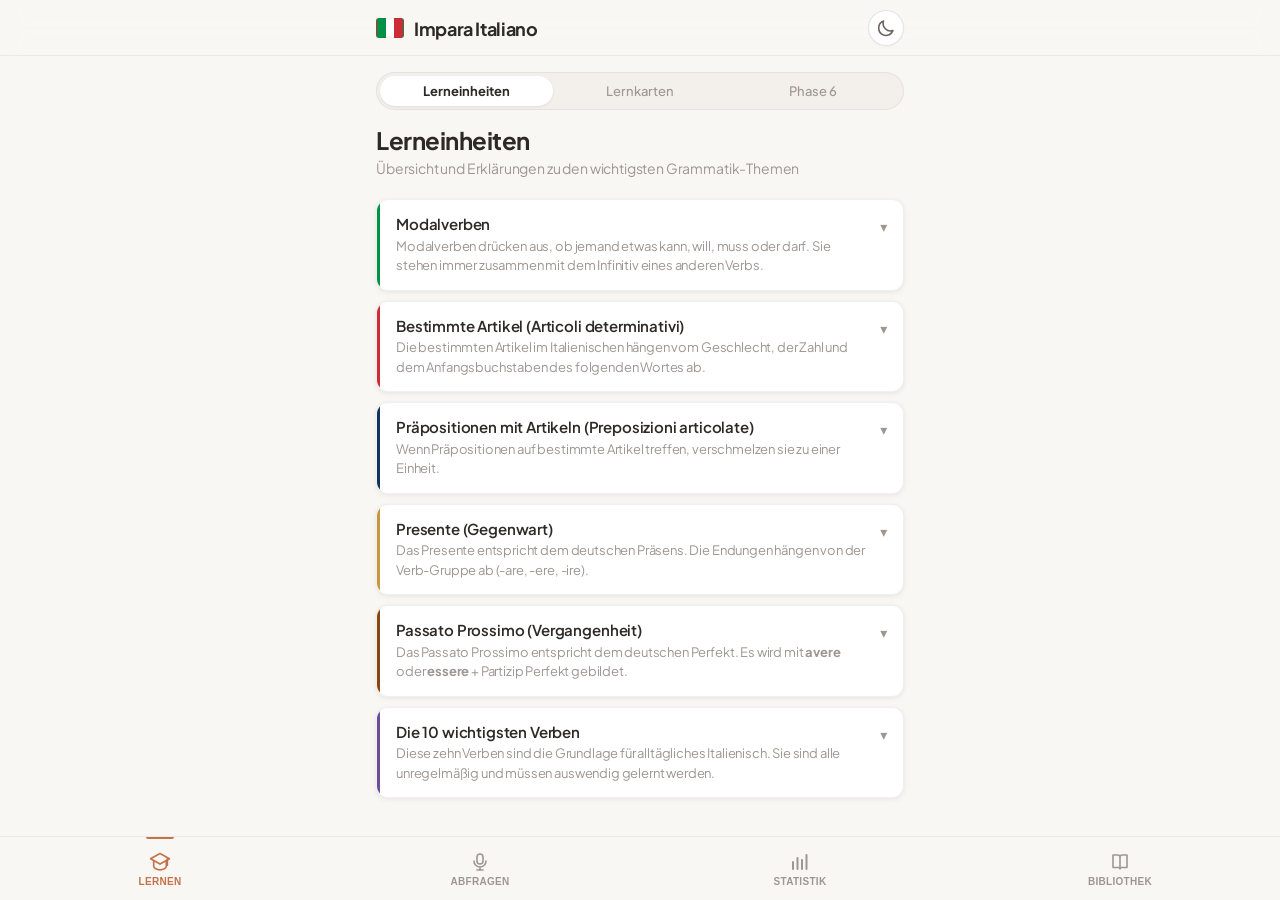
==== commit 039bd25a: "Quiz: add 'Adverbien & Ausdrücke' category with 30 vocabulary words Includes frequency adverbs (a vo" ====
--- a/index.html
+++ b/index.html
@@ -13,7 +13,7 @@
   <link rel="preconnect" href="https://fonts.googleapis.com" />
   <link rel="preconnect" href="https://fonts.gstatic.com" crossorigin />
   <link href="https://fonts.googleapis.com/css2?family=Plus+Jakarta+Sans:ital,wght@0,300;0,400;0,500;0,600;0,700;0,800;1,400&display=swap" rel="stylesheet" />
-  <link rel="stylesheet" href="./style.css?v=20260531" />
+  <link rel="stylesheet" href="./style.css?v=20260522d" />
   <script>
     (function(){var d=localStorage.getItem('iit_dark');if(d==='1')document.documentElement.classList.add('dark');})();
   </script>
@@ -681,10 +681,16 @@
         <div id="q-screen-start">
           <p class="q-section-label">Grundwortschatz</p>
           <div id="q-category-grid"></div>
+          <div id="q-stats-bar"></div>
           <p class="q-section-label">Grammatik</p>
           <div id="q-grammar-grid"></div>
-          <button class="q-mix-btn" id="q-mix-btn">Mix – alles zusammen</button>
-          <div id="q-stats-bar"></div>
+          <div id="q-grammar-stats-bar"></div>
+          <p class="q-section-label">Mix-Abfrage</p>
+          <div class="q-mix-row">
+            <button class="q-mix-btn" id="q-mix-vocab-btn">Grundwortschatz</button>
+            <button class="q-mix-btn" id="q-mix-grammar-btn">Grammatik</button>
+            <button class="q-mix-btn q-mix-btn--all" id="q-mix-all-btn">Beides</button>
+          </div>
         </div>
 
         <!-- Quiz screen -->
@@ -760,8 +766,8 @@
     </button>
   </nav>
 
-  <script src="./effects.js?v=20260531"></script>
-  <script src="./app.js?v=20260531"></script>
+  <script src="./effects.js?v=20260522d"></script>
+  <script src="./app.js?v=20260522d"></script>
   <script>
     if ('serviceWorker' in navigator) {
       navigator.serviceWorker.register('./sw.js');
--- a/style.css
+++ b/style.css
@@ -953,19 +953,23 @@
 .q-cat-btn:hover { box-shadow: var(--sh-md); transform: translateY(-1px); }
 .q-cat-btn:active { box-shadow: var(--sh-xs); transform: translateY(0); }
 .q-mix-btn {
-  width: 100%; background: var(--primary); border: none;
+  background: var(--primary); border: none;
   border-radius: var(--r-md); box-shadow: var(--sh-sm);
-  font-family: inherit; font-weight: 700; font-size: 0.95rem;
-  color: var(--text-inv); padding: 0.85rem; cursor: pointer;
-  margin-top: 0.5rem; transition: all 0.15s ease;
+  font-family: inherit; font-weight: 700; font-size: 0.78rem;
+  color: var(--text-inv); padding: 0.55rem 0.4rem; cursor: pointer;
+  transition: all 0.15s ease;
 }
 .q-mix-btn:hover { background: var(--primary-hover); box-shadow: var(--sh-md); }
 
-#q-stats-bar {
-  margin-top: 1rem; padding-top: 1rem; border-top: 1px solid var(--border);
-  font-size: 0.85rem; color: var(--text-3); text-align: center; line-height: 2;
-}
-#q-stats-bar b { color: var(--text); }
+#q-stats-bar, #q-grammar-stats-bar {
+  margin-top: 0.6rem; padding: 0.6rem 0.8rem; border-radius: var(--r-md);
+  background: var(--surface-dim); font-size: 0.82rem; color: var(--text-3);
+  text-align: center; line-height: 2;
+}
+#q-stats-bar b, #q-grammar-stats-bar b { color: var(--text); }
+.q-mix-row { display: flex; gap: 0.4rem; }
+.q-mix-row .q-mix-btn { flex: 1; min-width: 0; }
+.q-mix-btn--all { background: var(--primary-dark, #3d6b55); }
 .q-stp { display: inline-flex; gap: 3px; vertical-align: middle; margin: 0 2px; }
 .q-stp span { display: inline-block; width: 7px; height: 7px; border-radius: 50%; background: var(--surface-dim); }
 .q-stp span.on { background: var(--success); }
@@ -1035,7 +1039,7 @@
 .q-mpip.max { background: var(--success); }
 
 #q-joker-fab {
-  position: fixed; bottom: calc(var(--nav-h) + 1rem); right: 1.2rem;
+  position: fixed; bottom: calc(var(--nav-h) + env(safe-area-inset-bottom) + 1rem); right: 1.2rem;
   width: 56px; height: 56px; border-radius: 50%;
   background: var(--primary); border: none; box-shadow: var(--sh-md);
   cursor: pointer; display: none; flex-direction: column;
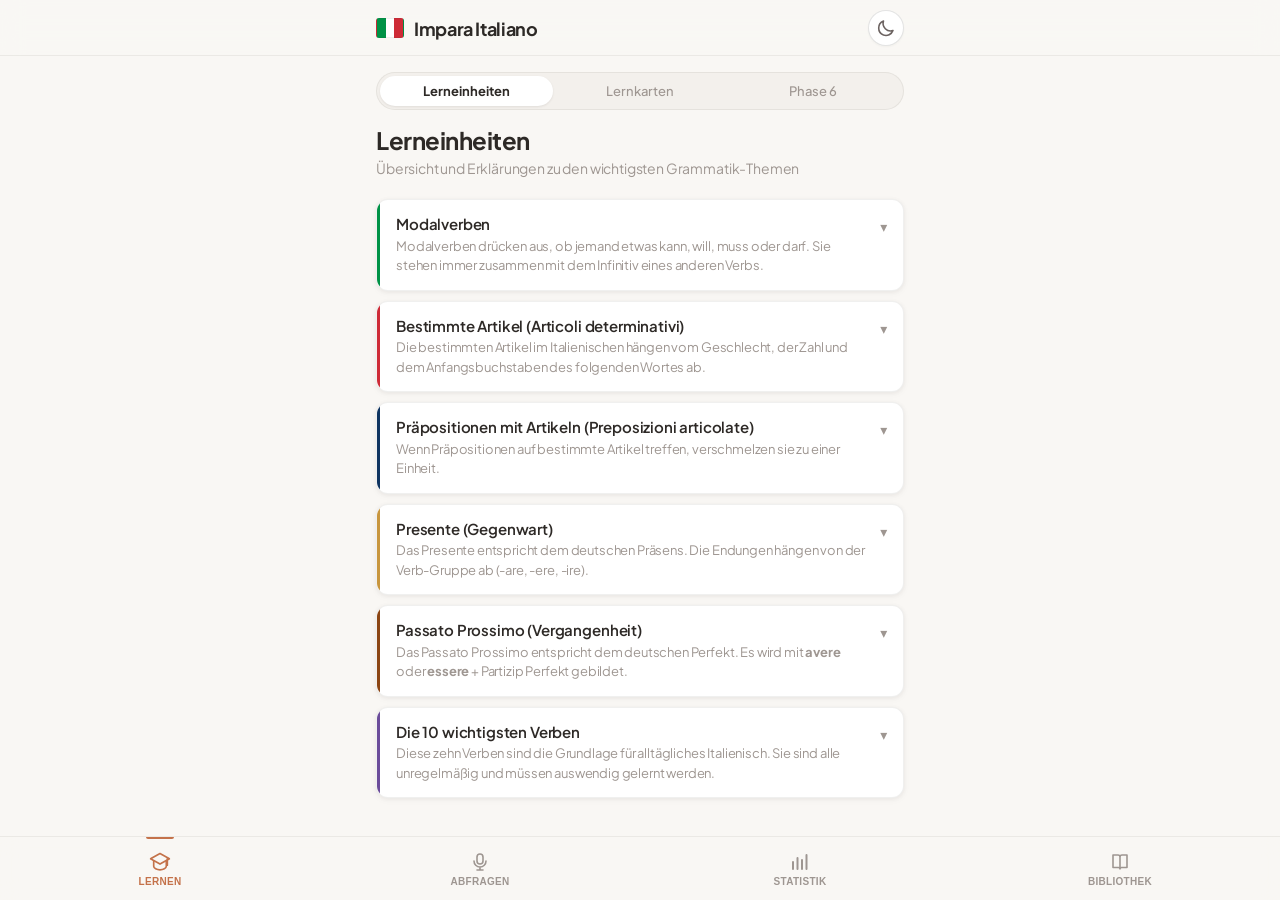
==== commit f0ed8095: "Quiz start screen: fix stats dot order and reduce section spacing - Stats bar: numbers now left of d" ====
--- a/index.html
+++ b/index.html
@@ -13,7 +13,7 @@
   <link rel="preconnect" href="https://fonts.googleapis.com" />
   <link rel="preconnect" href="https://fonts.gstatic.com" crossorigin />
   <link href="https://fonts.googleapis.com/css2?family=Plus+Jakarta+Sans:ital,wght@0,300;0,400;0,500;0,600;0,700;0,800;1,400&display=swap" rel="stylesheet" />
-  <link rel="stylesheet" href="./style.css?v=20260522d" />
+  <link rel="stylesheet" href="./style.css?v=20260522g" />
   <script>
     (function(){var d=localStorage.getItem('iit_dark');if(d==='1')document.documentElement.classList.add('dark');})();
   </script>
@@ -717,7 +717,10 @@
         <!-- Result screen -->
         <div id="q-screen-result" style="display:none">
           <div id="q-result-box"></div>
-          <button class="btn btn-primary" id="q-next-btn" style="width:100%;margin-top:1rem">Ancora</button>
+          <div class="q-result-actions">
+            <button class="btn btn-primary" id="q-menu-btn">Menù</button>
+            <button class="btn btn-primary" id="q-next-btn">Ancora</button>
+          </div>
         </div>
 
       </div>
@@ -766,8 +769,8 @@
     </button>
   </nav>
 
-  <script src="./effects.js?v=20260522d"></script>
-  <script src="./app.js?v=20260522d"></script>
+  <script src="./effects.js?v=20260522g"></script>
+  <script src="./app.js?v=20260522g"></script>
   <script>
     if ('serviceWorker' in navigator) {
       navigator.serviceWorker.register('./sw.js');
--- a/style.css
+++ b/style.css
@@ -934,7 +934,7 @@
 #q-screen-start { padding-top: 1.5rem; }
 .q-section-label {
   font-size: 11px; font-weight: 700; letter-spacing: 0.08em; text-transform: uppercase;
-  color: var(--text-3); margin: 1.1rem 0 0.5rem;
+  color: var(--text-3); margin: 0.7rem 0 0.4rem;
 }
 .q-section-label:first-child { margin-top: 0; }
 #q-category-grid, #q-grammar-grid { display: grid; grid-template-columns: 1fr 1fr; gap: 0.5rem; margin-bottom: 0.25rem; }
@@ -962,9 +962,9 @@
 .q-mix-btn:hover { background: var(--primary-hover); box-shadow: var(--sh-md); }
 
 #q-stats-bar, #q-grammar-stats-bar {
-  margin-top: 0.6rem; padding: 0.6rem 0.8rem; border-radius: var(--r-md);
+  margin-top: 0.4rem; padding: 0.45rem 0.8rem; border-radius: var(--r-md);
   background: var(--surface-dim); font-size: 0.82rem; color: var(--text-3);
-  text-align: center; line-height: 2;
+  text-align: center; line-height: 1.8;
 }
 #q-stats-bar b, #q-grammar-stats-bar b { color: var(--text); }
 .q-mix-row { display: flex; gap: 0.4rem; }
@@ -974,6 +974,8 @@
 .q-stp span { display: inline-block; width: 7px; height: 7px; border-radius: 50%; background: var(--surface-dim); }
 .q-stp span.on { background: var(--success); }
 
+.q-result-actions { display: flex; gap: 0.6rem; margin-top: 1rem; }
+.q-result-actions .btn { flex: 1; }
 .q-topbar { display: flex; justify-content: space-between; align-items: center; gap: 0.6rem; margin-bottom: 0.6rem; }
 #q-abort-btn {
   width: 32px; height: 32px; border-radius: 50%; flex-shrink: 0;
@@ -1187,3 +1189,18 @@
   background: var(--surface-dim); border: 1px solid var(--border);
   border-radius: var(--r-md); padding: 16px; margin-top: 8px;
 }
+
+/* ---- Pull-to-refresh indicator ---- */
+#ptr-indicator {
+  position: fixed; top: calc(env(safe-area-inset-top) - 32px); left: 50%;
+  transform: translateX(-50%) translateY(0);
+  width: 36px; height: 36px; border-radius: 50%;
+  background: var(--surface); box-shadow: var(--sh-md);
+  display: flex; align-items: center; justify-content: center;
+  color: var(--primary); opacity: 0; z-index: 9998;
+  transition: opacity 0.1s, box-shadow 0.15s;
+  pointer-events: none;
+}
+#ptr-indicator.ptr-ready { color: var(--success); box-shadow: var(--sh-lg); }
+#ptr-indicator.ptr-spinning { opacity: 1 !important; animation: ptrSpin 0.6s linear infinite; }
+@keyframes ptrSpin { to { transform: translateX(-50%) translateY(44px) rotate(360deg); } }
